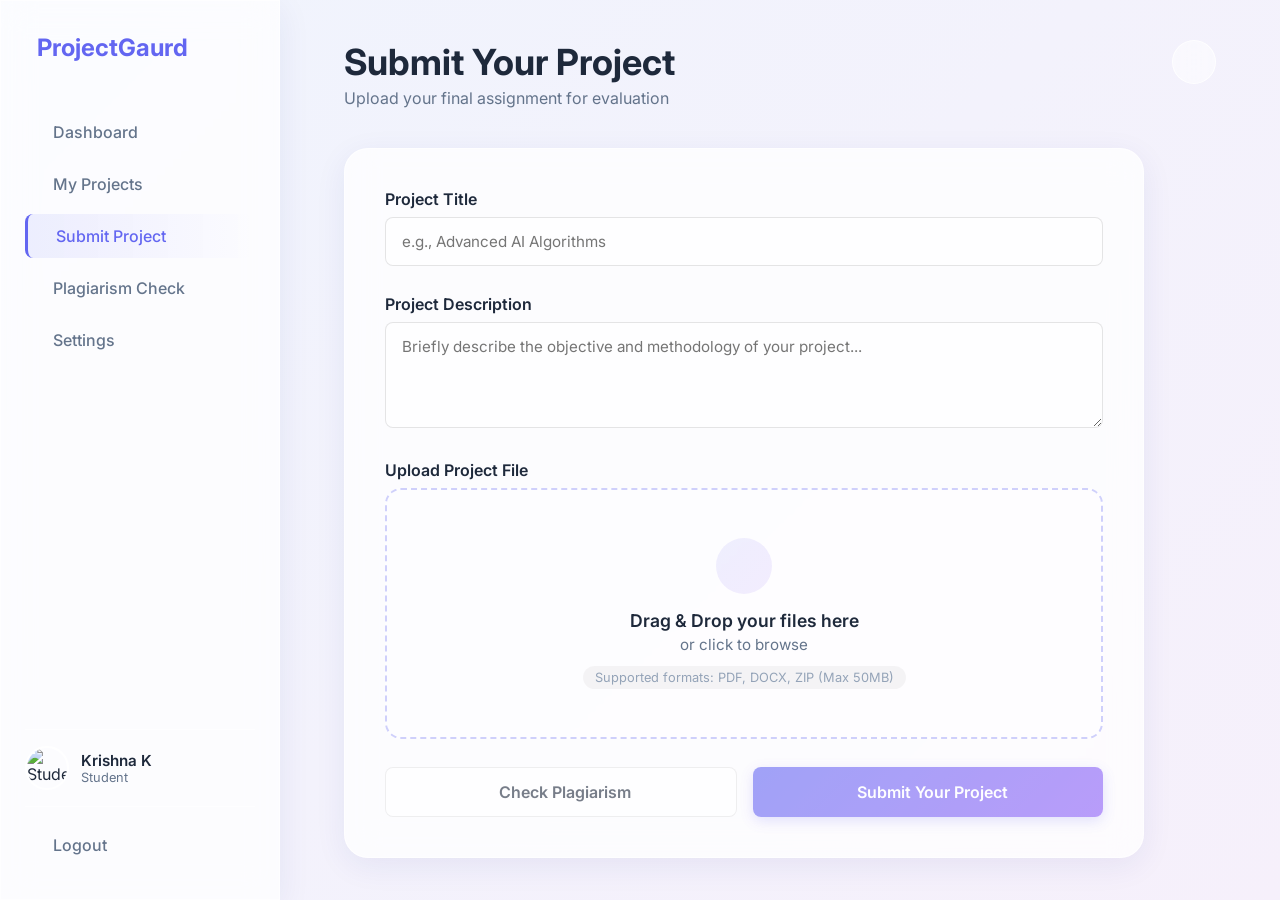
==== Frontend/index.html @ eb5601f0 "Implement project API with FastAPI and integrate project display." ====
<!DOCTYPE html>
<html lang="en">
<head>
    <meta charset="UTF-8">
    <meta name="viewport" content="width=device-width, initial-scale=1.0">
    <title>Student Portal - Submit Project</title>
    <!-- Fonts -->
    <link rel="preconnect" href="https://fonts.googleapis.com">
    <link rel="preconnect" href="https://fonts.gstatic.com" crossorigin>
    <link href="https://fonts.googleapis.com/css2?family=Inter:wght@400;500;600;700&display=swap" rel="stylesheet">
    <!-- Phosphor Icons for modern, clean icons -->
    <script src="https://unpkg.com/@phosphor-icons/web"></script>
    <link rel="stylesheet" href="style.css">
</head>
<body>
    <div class="app-container">
        <!-- Sidebar -->
        <aside class="sidebar glass-panel">
            <div class="sidebar-header">
                <div class="logo">
                    <i class="ph ph-graduation-cap"></i>
                    <span>ProjectGaurd</span>
                </div>
            </div>
            
            <nav class="sidebar-nav">
                <a href="projects.html" class="nav-item">
                    <i class="ph ph-squares-four"></i>
                    <span>Dashboard</span>
                </a>
                <a href="projects.html" class="nav-item">
                    <i class="ph ph-folder-open"></i>
                    <span>My Projects</span>
                </a>
                <a href="index.html" class="nav-item active">
                    <i class="ph ph-upload-simple"></i>
                    <span>Submit Project</span>
                </a>
                <a href="#" class="nav-item">
                    <i class="ph ph-shield-check"></i>
                    <span>Plagiarism Check</span>
                </a>
                <a href="#" class="nav-item">
                    <i class="ph ph-gear"></i>
                    <span>Settings</span>
                </a>
            </nav>

            <div class="sidebar-footer">
                <div class="user-profile">
                    <img src="https://i.pravatar.cc/150?img=68" alt="Student Profile" class="avatar">
                    <div class="user-info">
                        <span class="user-name">Krishna K</span>
                        <span class="user-role">Student</span>
                    </div>
                </div>
                <div class="logout-wrapper" style="margin-top: 1rem; border-top: 1px solid var(--glass-border); padding-top: 1rem;">
                    <a href="auth.html" class="nav-item">
                        <i class="ph ph-sign-out"></i>
                        <span>Logout</span>
                    </a>
                </div>
            </div>
        </aside>

        <!-- Main Content -->
        <main class="main-content">
            <header class="top-header">
                <div>
                    <h1 class="page-title">Submit Your Project</h1>
                    <p class="page-subtitle">Upload your final assignment for evaluation</p>
                </div>
                <!-- Optional notification icon -->
                <button class="icon-btn glass-btn">
                    <i class="ph ph-bell"></i>
                </button>
            </header>

            <div class="submission-container">
                <div class="card glass-card">
                    
                    <form id="submission-form" class="submission-form">
                        
                        <!-- Inputs -->
                        <div class="form-group">
                            <label for="project-title">Project Title</label>
                            <input type="text" id="project-title" placeholder="e.g., Advanced AI Algorithms" required>
                        </div>
                        
                        <div class="form-group">
                            <label for="project-desc">Project Description</label>
                            <textarea id="project-desc" rows="4" placeholder="Briefly describe the objective and methodology of your project..." ></textarea>
                        </div>
                        
                        <!-- Drag & Drop Area -->
                        <div class="form-group">
                            <label>Upload Project File</label>
                            <div class="drop-zone" id="drop-zone">
                                <div class="drop-zone-content">
                                    <div class="upload-icon-wrapper">
                                        <i class="ph ph-plus"></i>
                                    </div>
                                    <h3>Drag & Drop your files here</h3>
                                    <p>or click to browse</p>
                                    <span class="file-formats">Supported formats: PDF, DOCX, ZIP (Max 50MB)</span>
                                </div>
                                <input type="file" id="file-input" hidden accept=".pdf,.docx,.zip">
                            </div>
                            
                            <!-- State: Upload Progress (Hidden initially) -->
                            <div class="upload-progress-container" id="upload-progress-area" style="display: none;">
                                <div class="file-info-bar">
                                    <div class="file-details">
                                        <i class="ph ph-file-doc"></i>
                                        <span id="file-name-display">project_final_v2.pdf</span>
                                    </div>
                                    <button type="button" class="remove-file-btn" id="remove-file"><i class="ph ph-x"></i></button>
                                </div>
                                <div class="progress-bar-wrapper">
                                    <div class="progress-bar" id="upload-progress-bar"></div>
                                </div>
                                <div class="progress-stats">
                                    <span id="upload-status-text">Uploading...</span>
                                    <span id="upload-percentage">0%</span>
                                </div>
                            </div>
                        </div>
                        
                        <!-- Evaluation Status Area (Hidden initially) -->
                        <div class="evaluation-panel" id="evaluation-panel" style="display: none;">
                            <div class="status-grid">
                                <div class="status-item">
                                    <span class="status-label">Submission Status</span>
                                    <div class="chips">
                                        <span class="chip pending" id="chip-pending">Pending</span>
                                        <span class="chip checking" id="chip-checking" style="display: none;">Checking</span>
                                        <span class="chip verified" id="chip-verified" style="display: none;">Verified</span>
                                    </div>
                                </div>
                                <div class="status-item score-container" id="score-container" style="display: none;">
                                    <span class="status-label">Plagiarism Score</span>
                                    <div class="score-indicator" id="score-value">
                                        <span class="score-number safe">12%</span>
                                        <span class="chip similarity safe">Low Similarity</span>
                                    </div>
                                </div>
                            </div>
                        </div>

                        <!-- Actions -->
                        <div class="form-actions">
                            <button type="button" class="btn btn-secondary" id="btn-check" disabled>
                                <i class="ph-fill ph-shield-check"></i>
                                Check Plagiarism
                            </button>
                            <button type="submit" class="btn btn-primary" id="btn-submit" disabled>
                                <i class="ph ph-upload-simple"></i>
                                Submit Your Project
                            </button>
                        </div>
                    </form>
                </div>
            </div>
        </main>
    </div>
    
    <script src="script.js"></script>
</body>
</html>
---- Frontend/style.css ----
/* Modern CSS Reset and Variables */
:root {
    /* Colors */
    --primary: #6366f1;
    --primary-hover: #4f46e5;
    --secondary: #8b5cf6;
    --bg-gradient-1: #f0f4fd;
    --bg-gradient-2: #f6f0fb;
    
    /* Text */
    --text-main: #1e293b;
    --text-muted: #64748b;
    --text-light: #94a3b8;
    
    /* Glassmorphism */
    --glass-bg: rgba(255, 255, 255, 0.75);
    --glass-border: rgba(255, 255, 255, 0.6);
    --glass-shadow: 0 8px 32px rgba(31, 38, 135, 0.07);
    
    /* Status Colors */
    --status-pending: #f59e0b;
    --status-pending-bg: #fef3c7;
    --status-checking: #3b82f6;
    --status-checking-bg: #dbeafe;
    --status-verified: #10b981;
    --status-verified-bg: #d1fae5;
    --status-danger: #ef4444;
    --status-danger-bg: #fee2e2;

    /* Spacing & Borders */
    --radius-lg: 24px;
    --radius-md: 16px;
    --radius-sm: 8px;
}

* {
    margin: 0;
    padding: 0;
    box-sizing: border-box;
}

body {
    font-family: 'Inter', sans-serif;
    background: linear-gradient(135deg, var(--bg-gradient-1) 0%, var(--bg-gradient-2) 100%);
    color: var(--text-main);
    min-height: 100vh;
    display: flex;
}

/* Glass Utilities */
.glass-panel, .glass-card {
    background: var(--glass-bg);
    backdrop-filter: blur(16px);
    -webkit-backdrop-filter: blur(16px);
    border: 1px solid var(--glass-border);
    box-shadow: var(--glass-shadow);
}

.glass-btn {
    background: rgba(255, 255, 255, 0.5);
    backdrop-filter: blur(8px);
    border: 1px solid rgba(255, 255, 255, 0.8);
    color: var(--text-main);
}

/* Base Layout */
.app-container {
    display: flex;
    width: 100%;
    max-width: 1600px;
    margin: 0 auto;
    height: 100vh;
    overflow: hidden;
}

/* --- Sidebar --- */
.sidebar {
    width: 280px;
    padding: 2rem 1.5rem;
    display: flex;
    flex-direction: column;
    border-right: 1px solid var(--glass-border);
}

.logo {
    display: flex;
    align-items: center;
    gap: 12px;
    font-size: 1.5rem;
    font-weight: 700;
    color: var(--primary);
    margin-bottom: 3rem;
}

.logo i {
    font-size: 2rem;
    color: var(--secondary);
}

.sidebar-nav {
    display: flex;
    flex-direction: column;
    gap: 0.5rem;
    flex: 1;
}

.nav-item {
    display: flex;
    align-items: center;
    gap: 12px;
    padding: 12px 16px;
    border-radius: var(--radius-sm);
    color: var(--text-muted);
    text-decoration: none;
    font-weight: 500;
    transition: all 0.2s ease;
}

.nav-item i {
    font-size: 1.25rem;
}

.nav-item:hover {
    background: rgba(255, 255, 255, 0.5);
    color: var(--text-main);
}

.nav-item.active {
    background: linear-gradient(90deg, rgba(99, 102, 241, 0.1), transparent);
    color: var(--primary);
    border-left: 3px solid var(--primary);
}

.sidebar-footer {
    margin-top: auto;
    padding-top: 1rem;
    border-top: 1px solid var(--glass-border);
}

.user-profile {
    display: flex;
    align-items: center;
    gap: 12px;
}

.avatar {
    width: 44px;
    height: 44px;
    border-radius: 50%;
    object-fit: cover;
    border: 2px solid white;
}

.user-info {
    display: flex;
    flex-direction: column;
}

.user-name {
    font-weight: 600;
    font-size: 0.95rem;
}

.user-role {
    font-size: 0.8rem;
    color: var(--text-muted);
}

/* --- Main Content --- */
.main-content {
    flex: 1;
    padding: 2.5rem 4rem;
    overflow-y: auto;
}

.top-header {
    display: flex;
    justify-content: space-between;
    align-items: flex-start;
    margin-bottom: 2.5rem;
}

.page-title {
    font-size: 2.25rem;
    font-weight: 700;
    margin-bottom: 0.25rem;
}

.page-subtitle {
    color: var(--text-muted);
    font-size: 1rem;
}

.icon-btn {
    width: 44px;
    height: 44px;
    border-radius: 50%;
    display: flex;
    justify-content: center;
    align-items: center;
    font-size: 1.25rem;
    cursor: pointer;
    transition: all 0.2s ease;
}

.icon-btn:hover {
    background: rgba(255, 255, 255, 0.8);
    transform: translateY(-2px);
    box-shadow: var(--glass-shadow);
}

/* --- Submission Card --- */
.submission-container {
    max-width: 800px;
}

.glass-card {
    border-radius: var(--radius-lg);
    padding: 2.5rem;
}

.form-group {
    margin-bottom: 1.75rem;
}

.form-group label {
    display: block;
    font-weight: 600;
    margin-bottom: 0.5rem;
    color: var(--text-main);
}

input[type="text"], textarea {
    width: 100%;
    padding: 14px 16px;
    border-radius: var(--radius-sm);
    border: 1px solid rgba(0,0,0,0.1);
    background: rgba(255, 255, 255, 0.6);
    font-family: 'Inter', sans-serif;
    font-size: 0.95rem;
    color: var(--text-main);
    transition: all 0.2s ease;
}

input[type="text"]:focus, textarea:focus {
    outline: none;
    border-color: var(--primary);
    background: #fff;
    box-shadow: 0 0 0 4px rgba(99, 102, 241, 0.1);
}

/* --- Drag & Drop --- */
.drop-zone {
    border: 2px dashed rgba(99, 102, 241, 0.3);
    border-radius: var(--radius-md);
    padding: 3rem 2rem;
    text-align: center;
    background: rgba(255, 255, 255, 0.4);
    cursor: pointer;
    transition: all 0.3s ease;
    position: relative;
    overflow: hidden;
}

.drop-zone:hover, .drop-zone.dragover {
    background: rgba(99, 102, 241, 0.05);
    border-color: var(--primary);
}

.upload-icon-wrapper {
    width: 56px;
    height: 56px;
    border-radius: 50%;
    background: linear-gradient(135deg, rgba(99, 102, 241, 0.1), rgba(139, 92, 246, 0.1));
    color: var(--primary);
    display: flex;
    justify-content: center;
    align-items: center;
    font-size: 1.5rem;
    margin: 0 auto 1rem auto;
}

.drop-zone h3 {
    font-size: 1.1rem;
    font-weight: 600;
    margin-bottom: 0.25rem;
}

.drop-zone p {
    color: var(--text-muted);
    font-size: 0.95rem;
    margin-bottom: 0.75rem;
}

.file-formats {
    display: inline-block;
    font-size: 0.8rem;
    color: var(--text-light);
    background: rgba(0,0,0,0.04);
    padding: 4px 12px;
    border-radius: 20px;
}

/* --- Progress Area --- */
.upload-progress-container {
    margin-top: 1rem;
    background: rgba(255,255,255,0.6);
    padding: 1rem 1.25rem;
    border-radius: var(--radius-sm);
    border: 1px solid rgba(0,0,0,0.05);
}

.file-info-bar {
    display: flex;
    justify-content: space-between;
    align-items: center;
    margin-bottom: 0.75rem;
}

.file-details {
    display: flex;
    align-items: center;
    gap: 8px;
    font-weight: 500;
    color: var(--primary);
}

.remove-file-btn {
    background: none;
    border: none;
    cursor: pointer;
    color: var(--text-muted);
    font-size: 1.2rem;
}

.remove-file-btn:hover {
    color: var(--status-danger);
}

.progress-bar-wrapper {
    height: 6px;
    background: rgba(0,0,0,0.05);
    border-radius: 10px;
    overflow: hidden;
    margin-bottom: 0.5rem;
}

.progress-bar {
    height: 100%;
    background: linear-gradient(90deg, var(--primary), var(--secondary));
    width: 0%;
    border-radius: 10px;
    transition: width 0.3s ease;
}

.progress-stats {
    display: flex;
    justify-content: space-between;
    font-size: 0.8rem;
    color: var(--text-muted);
}

/* --- Evaluation Status --- */
.evaluation-panel {
    background: rgba(255,255,255,0.7);
    border-radius: var(--radius-md);
    padding: 1.25rem;
    margin-bottom: 2rem;
    border: 1px solid rgba(0,0,0,0.05);
}

.status-grid {
    display: flex;
    gap: 2rem;
}

.status-item {
    display: flex;
    flex-direction: column;
    gap: 0.5rem;
}

.status-label {
    font-size: 0.85rem;
    color: var(--text-muted);
    font-weight: 500;
}

.chips {
    display: flex;
    gap: 0.5rem;
}

.chip {
    padding: 6px 12px;
    border-radius: 20px;
    font-size: 0.85rem;
    font-weight: 600;
    display: inline-flex;
    align-items: center;
    gap: 6px;
}

.chip.pending {
    background: var(--status-pending-bg);
    color: var(--status-pending);
}

.chip.checking {
    background: var(--status-checking-bg);
    color: var(--status-checking);
}

.chip.verified {
    background: var(--status-verified-bg);
    color: var(--status-verified);
}

.score-number {
    font-size: 1.5rem;
    font-weight: 700;
    margin-right: 0.5rem;
}

.score-number.safe { color: var(--status-verified); }
.score-number.warning { color: var(--status-pending); }
.score-number.danger { color: var(--status-danger); }

.chip.similarity.safe { background: var(--status-verified-bg); color: var(--status-verified); }
.chip.similarity.warning { background: var(--status-pending-bg); color: var(--status-pending); }
.chip.similarity.danger { background: var(--status-danger-bg); color: var(--status-danger); }

/* --- Buttons --- */
.form-actions {
    display: flex;
    gap: 1rem;
    margin-top: 1rem;
}

.btn {
    padding: 14px 24px;
    border-radius: var(--radius-sm);
    font-family: inherit;
    font-weight: 600;
    font-size: 1rem;
    cursor: pointer;
    display: inline-flex;
    align-items: center;
    justify-content: center;
    gap: 8px;
    transition: all 0.2s ease;
    border: none;
    flex: 1;
}

.btn:disabled {
    opacity: 0.6;
    cursor: not-allowed;
}

.btn-primary {
    background: linear-gradient(135deg, var(--primary), var(--secondary));
    color: white;
    box-shadow: 0 4px 14px rgba(99, 102, 241, 0.3);
}

.btn-primary:not(:disabled):hover {
    transform: translateY(-2px);
    box-shadow: 0 6px 20px rgba(99, 102, 241, 0.4);
}

.btn-secondary {
    background: #fff;
    color: var(--text-main);
    border: 1px solid rgba(0,0,0,0.1);
}

.btn-secondary:not(:disabled):hover {
    background: #f8fafc;
    border-color: rgba(0,0,0,0.2);
}

/* --- Responsive --- */
@media (max-width: 1024px) {
    .app-container {
        flex-direction: column;
    }
    .sidebar {
        width: 100%;
        height: auto;
        flex-direction: row;
        align-items: center;
        padding: 1rem;
        border-right: none;
        border-bottom: 1px solid var(--glass-border);
    }
    .logo {
        margin-bottom: 0;
        margin-right: 2rem;
    }
    .sidebar-nav {
        flex-direction: row;
        overflow-x: auto;
    }
    .sidebar-footer {
        margin-top: 0;
        padding-top: 0;
        border-top: none;
        margin-left: auto;
    }
    .user-info { display: none; }
    .main-content {
        padding: 2rem;
    }
}

@media (max-width: 640px) {
    .form-actions {
        flex-direction: column;
    }
    .top-header {
        flex-direction: column;
        gap: 1rem;
    }
    .status-grid {
        flex-direction: column;
        gap: 1rem;
    }
}
/* --- Auth Pages --- */
.auth-container {
    width: 100%;
    max-width: 480px;
    padding: 2rem;
    margin: auto;
}

.auth-card {
    padding: 3rem 2.5rem;
    text-align: center;
}

.auth-header {
    margin-bottom: 2.5rem;
}

.auth-header .logo {
    justify-content: center;
    margin-bottom: 1.5rem;
}

.auth-header h2 {
    font-size: 1.8rem;
    font-weight: 700;
    margin-bottom: 0.5rem;
}

.auth-header p {
    color: var(--text-muted);
}

.auth-form {
    text-align: left;
}

.input-wrapper {
    position: relative;
    display: flex;
    align-items: center;
}

.input-wrapper i {
    position: absolute;
    left: 16px;
    color: var(--text-light);
    font-size: 1.2rem;
}

.input-wrapper input {
    padding-left: 48px;
}

.form-grid {
    display: grid;
    grid-template-columns: 1fr 1fr;
    gap: 1rem;
    margin-bottom: 0.5rem;
}

.auth-btn {
    width: 100%;
    margin-top: 1rem;
    padding: 16px;
}

.auth-switch {
    margin-top: 1.5rem;
    text-align: center;
    font-size: 0.95rem;
    color: var(--text-muted);
}

.auth-switch a {
    color: var(--primary);
    text-decoration: none;
    font-weight: 600;
}

.auth-switch a:hover {
    text-decoration: underline;
}

/* Authentication Password field icon toggle */
input[type="password"] {
    width: 100%;
    padding: 14px 16px;
    border-radius: var(--radius-sm);
    border: 1px solid rgba(0,0,0,0.1);
    background: rgba(255, 255, 255, 0.6);
    font-family: inherit;
    transition: all 0.2s ease;
}

input[type="password"]:focus {
    outline: none;
    border-color: var(--primary);
    background: #fff;
    box-shadow: 0 0 0 4px rgba(99, 102, 241, 0.1);
}

@media (max-width: 480px) {
    .form-grid {
        grid-template-columns: 1fr;
    }
    .auth-card {
        padding: 2rem 1.5rem;
    }
}
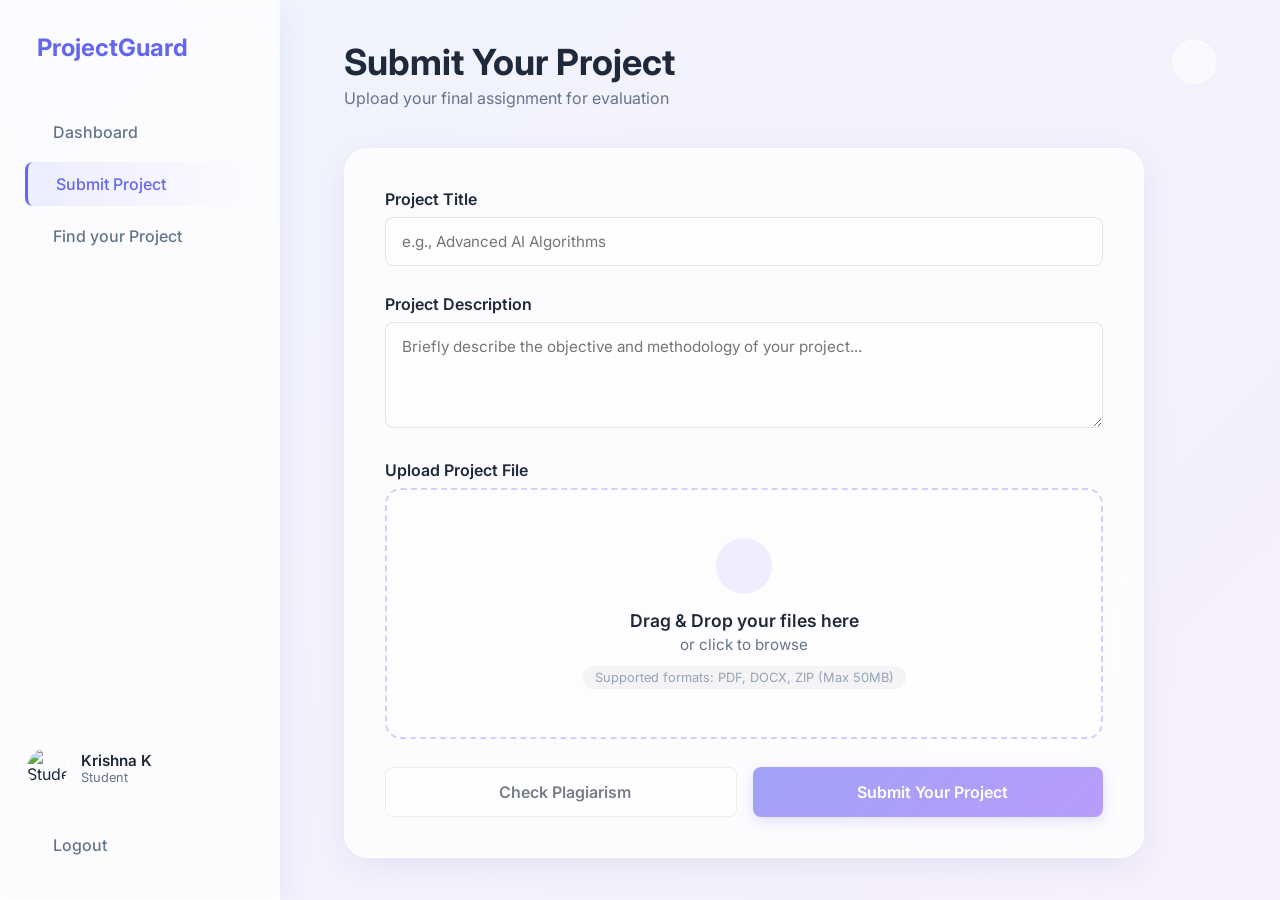
==== commit 961cdd55: "final_updated" ====
--- a/Frontend/index.html
+++ b/Frontend/index.html
@@ -19,30 +19,22 @@
             <div class="sidebar-header">
                 <div class="logo">
                     <i class="ph ph-graduation-cap"></i>
-                    <span>ProjectGaurd</span>
+                    <span>ProjectGuard</span>
                 </div>
             </div>
             
             <nav class="sidebar-nav">
-                <a href="projects.html" class="nav-item">
+                <a href="#" class="nav-item" id="nav-dashboard">
                     <i class="ph ph-squares-four"></i>
                     <span>Dashboard</span>
                 </a>
-                <a href="projects.html" class="nav-item">
-                    <i class="ph ph-folder-open"></i>
-                    <span>My Projects</span>
-                </a>
-                <a href="index.html" class="nav-item active">
+                <a href="#" class="nav-item active" id="nav-submit">
                     <i class="ph ph-upload-simple"></i>
                     <span>Submit Project</span>
                 </a>
-                <a href="#" class="nav-item">
-                    <i class="ph ph-shield-check"></i>
-                    <span>Plagiarism Check</span>
-                </a>
-                <a href="#" class="nav-item">
-                    <i class="ph ph-gear"></i>
-                    <span>Settings</span>
+                <a href="#" class="nav-item" id="nav-find">
+                    <i class="ph ph-folder-open"></i>
+                    <span>Find your Project</span>
                 </a>
             </nav>
 
@@ -65,16 +57,86 @@
 
         <!-- Main Content -->
         <main class="main-content">
-            <header class="top-header">
-                <div>
-                    <h1 class="page-title">Submit Your Project</h1>
-                    <p class="page-subtitle">Upload your final assignment for evaluation</p>
-                </div>
-                <!-- Optional notification icon -->
-                <button class="icon-btn glass-btn">
-                    <i class="ph ph-bell"></i>
-                </button>
-            </header>
+            
+            <!-- Dashboard View -->
+            <div id="view-dashboard" class="content-view hidden">
+                <header class="top-header">
+                    <div>
+                        <h1 class="page-title">Dashboard</h1>
+                        <p class="page-subtitle">Welcome back, Krishna. Here's your project status.</p>
+                    </div>
+                </header>
+
+                <div class="dashboard-grid">
+                    <!-- Progress Card -->
+                    <div class="card glass-card progress-overview">
+                        <h3>Project Progress</h3>
+                        <div class="main-progress">
+                            <span class="percentage">46%</span>
+                            <div class="progress-bar-wrapper">
+                                <div class="progress-bar" style="width: 46%"></div>
+                            </div>
+                        </div>
+                        <ul class="milestones">
+                            <li class="completed"><i class="ph-fill ph-check-circle"></i> Review-1</li>
+                            <li class="completed"><i class="ph-fill ph-check-circle"></i> Review-2</li>
+                            <li class="active"><i class="ph-fill ph-spinner-gap"></i> Review-3</li>
+                            <li class="pending"><i class="ph ph-circle"></i> Review-4</li>
+                            <li class="pending"><i class="ph ph-circle"></i>Final Submission</li>
+                        </ul>
+                    </div>
+                    
+                </div>
+            </div>
+
+            <!-- Find Your Project View (Axiom AI Search) -->
+            <div id="view-find" class="content-view hidden">
+                <header class="top-header">
+                    <div>
+                        <h1 class="page-title">Find your Project</h1>
+                        <p class="page-subtitle">Use Axiom AI to locate and analyze your past submissions</p>
+                    </div>
+                </header>
+                <div class="ai-search-container glass-card ai-glow-card">
+                    <div class="ai-branding ai-pulse-branding">
+                        <div class="ai-logo-wrapper">
+                            <div class="premium-ai-orb">
+                                <i class="ph-fill ph-terminal-window"></i>
+                            </div>
+                            <div class="glow-ring"></div>
+                            <div class="glow-ring ring-2"></div>
+                        </div>
+                        <h2>Axiom AI Search</h2>
+                        <p>Intelligent semantic search for your knowledge base</p>
+                    </div>
+                    <div id="find-chat-box" class="chatbot-messages expanded-chat">
+                        <div class="message-wrapper ai-wrapper">
+                            <div class="message-avatar"><i class="ph-fill ph-terminal-window"></i></div>
+                            <div class="ai-message premium-glass-bubble"><p>I'm Axiom, ready to search your project history. What do you need?</p></div>
+                        </div>
+                    </div>
+                    <div class="ai-chat-box premium-input-container">
+                        <div class="input-wrapper glowing-input">
+                            <i class="ph ph-terminal-window ai-sparkle-icon"></i>
+                            <input type="text" id="find-chat-input" placeholder="e.g., Show me my last AI Algorithms draft...">
+                            <button id="find-send-btn" class="btn btn-primary premium-send-btn chat-send"><i class="ph-bold ph-arrow-right"></i></button>
+                        </div>
+                    </div>
+                </div>
+            </div>
+
+            <!-- Submit Project View -->
+            <div id="view-submit" class="content-view">
+                <header class="top-header">
+                    <div>
+                        <h1 class="page-title">Submit Your Project</h1>
+                        <p class="page-subtitle">Upload your final assignment for evaluation</p>
+                    </div>
+                    <!-- Optional notification icon -->
+                    <button class="icon-btn glass-btn">
+                        <i class="ph ph-bell"></i>
+                    </button>
+                </header>
 
             <div class="submission-container">
                 <div class="card glass-card">
@@ -161,6 +223,27 @@
                     </form>
                 </div>
             </div>
+            
+            <!-- Plagiarism Check View (Placeholder) -->
+            <div id="view-plagiarism" class="content-view hidden">
+                <header class="top-header">
+                    <div>
+                        <h1 class="page-title">Plagiarism Check</h1>
+                    </div>
+                </header>
+                <div class="glass-card"><p>Plagiarism checking tools go here.</p></div>
+            </div>
+
+            <!-- Settings View (Placeholder) -->
+            <div id="view-settings" class="content-view hidden">
+                <header class="top-header">
+                    <div>
+                        <h1 class="page-title">Settings</h1>
+                    </div>
+                </header>
+                <div class="glass-card"><p>Account settings go here.</p></div>
+            </div>
+
         </main>
     </div>
     
--- a/Frontend/style.css
+++ b/Frontend/style.css
@@ -636,3 +636,503 @@
         padding: 2rem 1.5rem;
     }
 }
+
+/* --- Dashboard & AI Styles --- */
+.hidden {
+    display: none !important;
+}
+
+.content-view {
+    animation: fadeIn 0.3s ease;
+}
+
+@keyframes fadeIn {
+    from { opacity: 0; transform: translateY(10px); }
+    to { opacity: 1; transform: translateY(0); }
+}
+
+.dashboard-grid {
+    display: grid;
+    grid-template-columns: 1fr;
+    gap: 2rem;
+    max-width: 900px;
+    margin: 0 auto;
+}
+
+/* Progress Overview */
+.main-progress {
+    display: flex;
+    align-items: center;
+    gap: 1rem;
+    margin-bottom: 2rem;
+    margin-top: 1rem;
+}
+
+.main-progress .percentage {
+    font-size: 2rem;
+    font-weight: 700;
+    color: var(--primary);
+}
+
+.main-progress .progress-bar-wrapper {
+    flex: 1;
+    height: 12px;
+}
+
+.milestones {
+    list-style: none;
+    display: flex;
+    flex-direction: row;
+    justify-content: space-between;
+    align-items: center;
+    gap: 1.5rem;
+    padding-top: 1.5rem;
+    border-top: 1px solid var(--glass-border);
+    flex-wrap: wrap;
+}
+
+.milestones li {
+    display: flex;
+    align-items: center;
+    gap: 12px;
+    font-weight: 500;
+}
+
+.milestones li i {
+    font-size: 1.5rem;
+}
+
+.milestones li.completed { color: var(--status-verified); }
+.milestones li.active { color: var(--status-checking); }
+.milestones li.pending { color: var(--text-light); }
+
+/* AI Guide Card - Dashboard */
+.ai-guide-card {
+    display: flex;
+    flex-direction: column;
+    padding: 1.5rem;
+    background: linear-gradient(135deg, rgba(255,255,255,0.8), rgba(240,244,253,0.9));
+}
+
+.ai-header-compact {
+    display: flex;
+    align-items: center;
+    gap: 12px;
+    margin-bottom: 1rem;
+    padding-bottom: 1rem;
+    border-bottom: 1px solid rgba(0,0,0,0.05);
+}
+
+.ai-icon {
+    width: 40px;
+    height: 40px;
+    border-radius: 50%;
+    background: var(--primary);
+    color: white;
+    display: flex;
+    align-items: center;
+    justify-content: center;
+    font-size: 1.5rem;
+}
+
+.ai-header-compact h3 {
+    font-size: 1.1rem;
+    line-height: 1.2;
+}
+
+.ai-header-compact span {
+    font-size: 0.8rem;
+    color: var(--text-muted);
+}
+
+.chatbot-messages {
+    flex: 1;
+    overflow-y: auto;
+    display: flex;
+    flex-direction: column;
+    gap: 1rem;
+    margin-bottom: 1rem;
+    padding-right: 0.5rem;
+}
+
+.compact-chat {
+    min-height: 150px;
+}
+
+.ai-message {
+    background: rgba(99, 102, 241, 0.1);
+    padding: 12px 16px;
+    border-radius: 0 var(--radius-sm) var(--radius-sm) var(--radius-sm);
+    font-size: 0.9rem;
+    align-self: flex-start;
+    border-left: 3px solid var(--primary);
+}
+
+.user-message {
+    background: var(--primary);
+    color: white;
+    padding: 10px 14px;
+    border-radius: var(--radius-sm) 0 var(--radius-sm) var(--radius-sm);
+    font-size: 0.9rem;
+    align-self: flex-end;
+}
+
+.ai-input-area {
+    display: flex;
+    gap: 0.5rem;
+    background: white;
+    padding: 0.5rem;
+    border-radius: var(--radius-md);
+    box-shadow: 0 2px 10px rgba(0,0,0,0.05);
+}
+
+.ai-input-area input {
+    flex: 1;
+    border: none;
+    background: transparent;
+    padding: 0 10px;
+    font-size: 0.9rem;
+}
+
+.ai-input-area input:focus {
+    box-shadow: none;
+}
+
+.ai-input-area .icon-btn {
+    width: 36px;
+    height: 36px;
+    background: var(--primary);
+    color: white;
+    font-size: 1.1rem;
+}
+
+/* AI Search Container - Find Project view */
+.ai-search-container {
+    max-width: 1200px;
+    margin: 0 auto;
+    display: flex;
+    flex-direction: column;
+    height: 80vh;
+}
+
+.ai-branding {
+    text-align: center;
+    margin-bottom: 2rem;
+}
+
+.ai-logo-large {
+    font-size: 4rem;
+    color: var(--primary);
+    margin-bottom: 1rem;
+}
+
+.ai-chat-box {
+    margin-top: auto;
+    background: white;
+    border-radius: var(--radius-md);
+    padding: 0.5rem;
+    box-shadow: 0 4px 20px rgba(0,0,0,0.08);
+}
+
+.ai-chat-box .input-wrapper input {
+    border: none;
+    background: transparent;
+    font-size: 1rem;
+    padding: 16px 16px 16px 48px;
+}
+
+.ai-chat-box .input-wrapper input:focus {
+    box-shadow: none;
+}
+
+.chat-send {
+    position: absolute;
+    right: 8px;
+    top: 50%;
+    transform: translateY(-50%);
+    padding: 8px 16px;
+    width: auto;
+    border-radius: var(--radius-sm);
+}
+
+@media (max-width: 1024px) {
+    .dashboard-grid {
+        grid-template-columns: 1fr;
+    }
+}
+
+/* Premium AI UI Styles */
+.ai-glow-card {
+    position: relative;
+    border: 1px solid rgba(99, 102, 241, 0.2);
+    box-shadow: 0 4px 20px rgba(99, 102, 241, 0.08), inset 0 0 0 1px rgba(255, 255, 255, 0.5);
+    background: linear-gradient(145deg, rgba(255,255,255,0.9), rgba(245,247,255,0.85));
+    backdrop-filter: blur(10px);
+    transition: all 0.3s ease;
+}
+
+.ai-glow-card:hover {
+    box-shadow: 0 8px 30px rgba(99, 102, 241, 0.15), inset 0 0 0 1px rgba(255, 255, 255, 0.8);
+    transform: translateY(-2px);
+}
+
+.ai-pulse {
+    animation: glow-pulse 2s infinite alternate;
+}
+
+@keyframes glow-pulse {
+    0% { box-shadow: 0 0 5px rgba(99, 102, 241, 0.5); }
+    100% { box-shadow: 0 0 15px rgba(99, 102, 241, 0.8), 0 0 30px rgba(99, 102, 241, 0.4); }
+}
+
+.ai-badge {
+    background: linear-gradient(90deg, var(--primary), #8b5cf6);
+    color: white;
+    font-size: 0.6rem;
+    padding: 2px 6px;
+    border-radius: 4px;
+    margin-left: 6px;
+    vertical-align: super;
+    text-transform: uppercase;
+    font-weight: 700;
+}
+
+.message-wrapper {
+    display: flex;
+    gap: 12px;
+    align-items: flex-end;
+    margin-bottom: 1rem;
+}
+
+.message-wrapper.user-wrapper {
+    flex-direction: row-reverse;
+}
+
+.message-avatar {
+    width: 28px;
+    height: 28px;
+    border-radius: 50%;
+    background: linear-gradient(135deg, var(--primary), #8b5cf6);
+    color: white;
+    display: flex;
+    align-items: center;
+    justify-content: center;
+}
+
+/* Premium AI Orb */
+.premium-ai-orb {
+    width: 72px;
+    height: 72px;
+    border-radius: 50%;
+    margin: 0 auto;
+    background: linear-gradient(135deg, var(--primary), #8b5cf6, #3b82f6);
+    background-size: 200% 200%;
+    display: flex;
+    align-items: center;
+    justify-content: center;
+    color: white;
+    font-size: 2.5rem;
+    box-shadow: 0 4px 25px rgba(99, 102, 241, 0.5), inset 0 0 12px rgba(255, 255, 255, 0.6);
+    position: relative;
+    z-index: 2;
+    animation: orb-gradient 5s ease infinite alternate;
+}
+
+@keyframes orb-gradient {
+    0% { background-position: 0% 50%; }
+    100% { background-position: 100% 50%; }
+}
+
+.glow-ring.ring-2 {
+    width: 120px;
+    height: 120px;
+    border-color: rgba(139, 92, 246, 0.2);
+    animation-delay: 1.5s;
+    animation-duration: 4s;
+    font-size: 1rem;
+    flex-shrink: 0;
+    box-shadow: 0 2px 8px rgba(99, 102, 241, 0.3);
+}
+
+.premium-glass-bubble {
+    background: rgba(255, 255, 255, 0.9);
+    border: 1px solid rgba(99, 102, 241, 0.15);
+    box-shadow: 0 4px 15px rgba(0,0,0,0.03);
+    padding: 14px 20px;
+    border-radius: 14px 14px 14px 0;
+    font-size: 1.05rem;
+    color: var(--text-dark);
+    line-height: 1.5;
+    position: relative;
+    max-width: 90%;
+}
+
+.user-wrapper .premium-glass-bubble {
+    background: linear-gradient(135deg, var(--primary), #6366f1);
+    color: white;
+    border: none;
+    border-radius: 12px 12px 0 12px;
+    box-shadow: 0 4px 15px rgba(99, 102, 241, 0.2);
+}
+
+/* Typing Indicator Animation */
+.typing-indicator {
+    display: flex;
+    align-items: center;
+    gap: 4px;
+    padding: 8px 12px;
+    background: rgba(255, 255, 255, 0.8);
+    border: 1px solid rgba(99, 102, 241, 0.1);
+    border-radius: 12px 12px 12px 0;
+    width: width-content;
+}
+
+.typing-dot {
+    width: 6px;
+    height: 6px;
+    background: var(--primary);
+    border-radius: 50%;
+    animation: typing 1.4s infinite ease-in-out;
+    opacity: 0.6;
+}
+
+.typing-dot:nth-child(1) { animation-delay: -0.32s; }
+.typing-dot:nth-child(2) { animation-delay: -0.16s; }
+.typing-dot:nth-child(3) { animation-delay: 0s; }
+
+@keyframes typing {
+    0%, 80%, 100% { transform: scale(0); opacity: 0.3;}
+    40% { transform: scale(1); opacity: 1;}
+}
+
+/* Input Area Premium */
+.premium-input-area {
+    background: rgba(255, 255, 255, 0.6);
+    backdrop-filter: blur(8px);
+    border: 1px solid rgba(99, 102, 241, 0.2);
+    border-radius: 20px;
+    padding: 6px 6px 6px 16px;
+    display: flex;
+    align-items: center;
+    box-shadow: inset 0 2px 4px rgba(0,0,0,0.02);
+    transition: all 0.3s;
+}
+
+.premium-input-area:focus-within {
+    border-color: var(--primary);
+    box-shadow: 0 0 0 3px rgba(99, 102, 241, 0.1);
+    background: white;
+}
+
+.premium-input-area input {
+    flex: 1;
+    border: none;
+    background: transparent;
+    outline: none;
+    font-size: 1.05rem;
+}
+
+.ai-input-actions {
+    display: flex;
+    gap: 6px;
+}
+
+.action-btn {
+    background: transparent;
+    color: var(--text-muted);
+    border: none;
+    border-radius: 50%;
+    width: 32px;
+    height: 32px;
+    display: flex;
+    align-items: center;
+    justify-content: center;
+    transition: all 0.2s;
+    cursor: pointer;
+}
+
+.action-btn:hover {
+    background: rgba(0,0,0,0.05);
+    color: var(--primary);
+}
+
+.premium-send-btn {
+    background: linear-gradient(135deg, var(--primary), #8b5cf6);
+    color: white;
+    border: none;
+    border-radius: 50%;
+    width: 36px;
+    height: 36px;
+    display: flex;
+    align-items: center;
+    justify-content: center;
+    box-shadow: 0 2px 8px rgba(99, 102, 241, 0.3);
+    transition: all 0.2s;
+    cursor: pointer;
+}
+
+.premium-send-btn:hover {
+    transform: scale(1.05);
+    box-shadow: 0 4px 12px rgba(99, 102, 241, 0.4);
+}
+
+/* Glow Ring in Find Project */
+.ai-logo-wrapper {
+    position: relative;
+    display: inline-block;
+    margin-bottom: 1rem;
+}
+
+.glow-ring {
+    position: absolute;
+    top: 50%;
+    left: 50%;
+    transform: translate(-50%, -50%);
+    width: 90px;
+    height: 90px;
+    border-radius: 50%;
+    border: 2px solid rgba(99, 102, 241, 0.3);
+    animation: ring-pulse 3s infinite ease-out;
+}
+
+@keyframes ring-pulse {
+    0% { transform: translate(-50%, -50%) scale(1); opacity: 1; }
+    100% { transform: translate(-50%, -50%) scale(1.5); opacity: 0; }
+}
+
+.ai-sparkle-icon {
+    position: absolute;
+    left: 18px;
+    top: 50%;
+    transform: translateY(-50%);
+    color: var(--primary);
+    font-size: 1.2rem;
+    animation: sparkle 2s infinite ease-in-out alternate;
+}
+
+@keyframes sparkle {
+    0% { opacity: 0.5; transform: translateY(-50%) scale(0.9); }
+    100% { opacity: 1; transform: translateY(-50%) scale(1.1); color: #8b5cf6; }
+}
+
+.premium-input-container .glowing-input {
+    position: relative;
+}
+
+.premium-input-container .glowing-input input {
+    padding-left: 52px;
+    background: rgba(255,255,255,0.9);
+    border: 1px solid rgba(99,102,241,0.2);
+    border-radius: 30px;
+    transition: all 0.3s;
+    width: 100%;
+    padding-top: 18px;
+    padding-bottom: 18px;
+    font-size: 1.1rem;
+}
+
+.premium-input-container .glowing-input input:focus {
+    background: white;
+    border-color: var(--primary);
+    box-shadow: 0 0 0 4px rgba(99,102,241,0.1), 0 8px 25px rgba(0,0,0,0.05);
+}
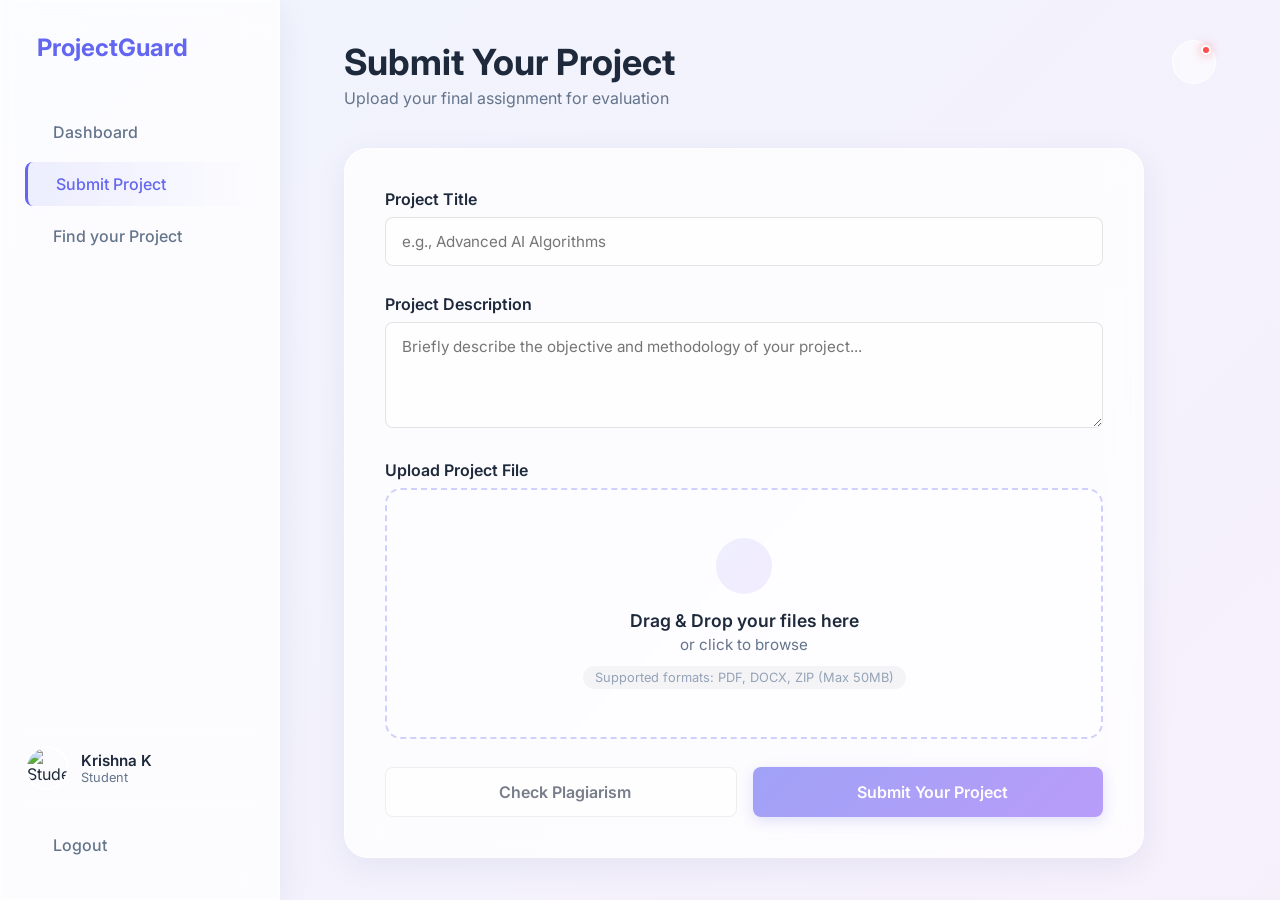
==== commit f1b4d6f7: "Auth_done_in_login" ====
--- a/Frontend/index.html
+++ b/Frontend/index.html
@@ -47,7 +47,7 @@
                     </div>
                 </div>
                 <div class="logout-wrapper" style="margin-top: 1rem; border-top: 1px solid var(--glass-border); padding-top: 1rem;">
-                    <a href="auth.html" class="nav-item">
+                    <a href="#" class="nav-item" id="logout-btn">
                         <i class="ph ph-sign-out"></i>
                         <span>Logout</span>
                     </a>
@@ -65,6 +65,10 @@
                         <h1 class="page-title">Dashboard</h1>
                         <p class="page-subtitle">Welcome back, Krishna. Here's your project status.</p>
                     </div>
+                    <button class="icon-btn glass-btn notification-btn">
+                        <i class="ph ph-bell"></i>
+                        <span class="notification-badge"></span>
+                    </button>
                 </header>
 
                 <div class="dashboard-grid">
@@ -96,6 +100,10 @@
                         <h1 class="page-title">Find your Project</h1>
                         <p class="page-subtitle">Use Axiom AI to locate and analyze your past submissions</p>
                     </div>
+                    <button class="icon-btn glass-btn notification-btn">
+                        <i class="ph ph-bell"></i>
+                        <span class="notification-badge"></span>
+                    </button>
                 </header>
                 <div class="ai-search-container glass-card ai-glow-card">
                     <div class="ai-branding ai-pulse-branding">
@@ -112,13 +120,13 @@
                     <div id="find-chat-box" class="chatbot-messages expanded-chat">
                         <div class="message-wrapper ai-wrapper">
                             <div class="message-avatar"><i class="ph-fill ph-terminal-window"></i></div>
-                            <div class="ai-message premium-glass-bubble"><p>I'm Axiom, ready to search your project history. What do you need?</p></div>
+                            <div class="ai-message premium-glass-bubble"><p>I'm Axiom, ready to search your project . What do you need?</p></div>
                         </div>
                     </div>
                     <div class="ai-chat-box premium-input-container">
                         <div class="input-wrapper glowing-input">
                             <i class="ph ph-terminal-window ai-sparkle-icon"></i>
-                            <input type="text" id="find-chat-input" placeholder="e.g., Show me my last AI Algorithms draft...">
+                            <input type="text" id="find-chat-input" placeholder="e.g., Help me find my Project...">
                             <button id="find-send-btn" class="btn btn-primary premium-send-btn chat-send"><i class="ph-bold ph-arrow-right"></i></button>
                         </div>
                     </div>
@@ -133,8 +141,9 @@
                         <p class="page-subtitle">Upload your final assignment for evaluation</p>
                     </div>
                     <!-- Optional notification icon -->
-                    <button class="icon-btn glass-btn">
-                        <i class="ph ph-bell"></i>
+                    <button class="icon-btn glass-btn notification-btn">
+                        <i class="ph ph-bell"></i>
+                        <span class="notification-badge"></span>
                     </button>
                 </header>
 
@@ -230,6 +239,10 @@
                     <div>
                         <h1 class="page-title">Plagiarism Check</h1>
                     </div>
+                    <button class="icon-btn glass-btn notification-btn">
+                        <i class="ph ph-bell"></i>
+                        <span class="notification-badge"></span>
+                    </button>
                 </header>
                 <div class="glass-card"><p>Plagiarism checking tools go here.</p></div>
             </div>
@@ -240,6 +253,10 @@
                     <div>
                         <h1 class="page-title">Settings</h1>
                     </div>
+                    <button class="icon-btn glass-btn notification-btn">
+                        <i class="ph ph-bell"></i>
+                        <span class="notification-badge"></span>
+                    </button>
                 </header>
                 <div class="glass-card"><p>Account settings go here.</p></div>
             </div>
--- a/Frontend/style.css
+++ b/Frontend/style.css
@@ -207,6 +207,48 @@
     background: rgba(255, 255, 255, 0.8);
     transform: translateY(-2px);
     box-shadow: var(--glass-shadow);
+}
+
+.notification-btn {
+    position: relative;
+    display: inline-flex;
+    justify-content: center;
+    align-items: center;
+    padding: 0;
+    overflow: visible !important;
+}
+
+.notification-badge {
+    position: absolute;
+    top: 4px;
+    right: 4px;
+    width: 10px;
+    height: 10px;
+    background: #ff4d4f;
+    border-radius: 50%;
+    border: 2px solid white;
+    box-shadow: 0 0 10px rgba(255, 77, 79, 0.5);
+    animation: notify-pulse 2s infinite;
+}
+
+@keyframes notify-pulse {
+    0% { transform: scale(1); box-shadow: 0 0 0 0 rgba(255, 77, 79, 0.7); }
+    70% { transform: scale(1.2); box-shadow: 0 0 0 10px rgba(255, 77, 79, 0); }
+    100% { transform: scale(1); box-shadow: 0 0 0 0 rgba(255, 77, 79, 0); }
+}
+
+.notification-btn:hover i {
+    animation: bell-jiggle 0.6s ease-in-out;
+}
+
+@keyframes bell-jiggle {
+    0% { transform: rotate(0); }
+    15% { transform: rotate(15deg); }
+    30% { transform: rotate(-12deg); }
+    45% { transform: rotate(10deg); }
+    60% { transform: rotate(-8deg); }
+    85% { transform: rotate(5deg); }
+    100% { transform: rotate(0); }
 }
 
 /* --- Submission Card --- */
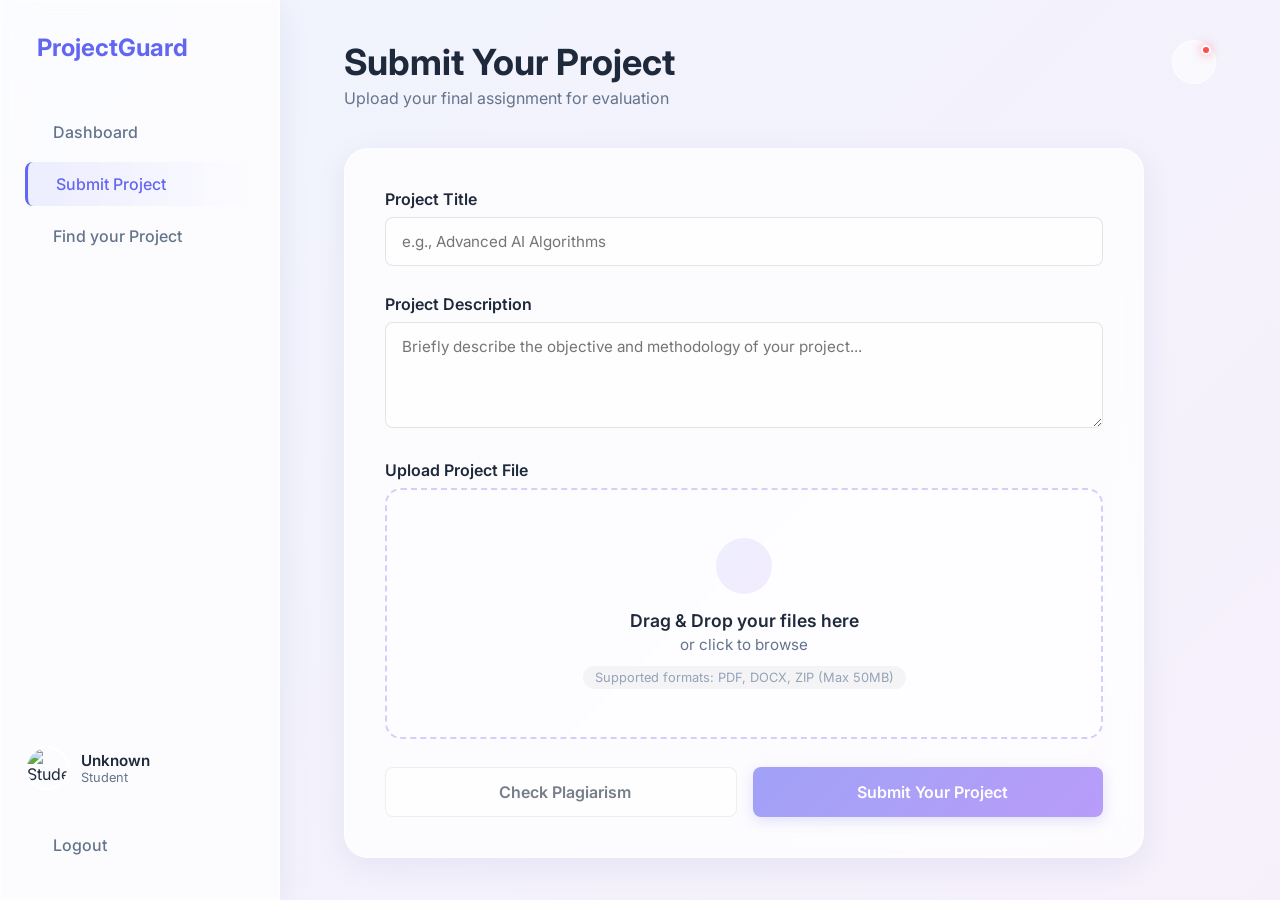
==== commit d76937b1: "with_updated_mentor_portal" ====
--- a/Frontend/index.html
+++ b/Frontend/index.html
@@ -42,7 +42,7 @@
                 <div class="user-profile">
                     <img src="https://i.pravatar.cc/150?img=68" alt="Student Profile" class="avatar">
                     <div class="user-info">
-                        <span class="user-name">Krishna K</span>
+                        <span class="user-name">Unknown</span>
                         <span class="user-role">Student</span>
                     </div>
                 </div>
@@ -63,7 +63,7 @@
                 <header class="top-header">
                     <div>
                         <h1 class="page-title">Dashboard</h1>
-                        <p class="page-subtitle">Welcome back, Krishna. Here's your project status.</p>
+                        <p class="page-subtitle">Welcome back, Unknown. Here's your project status.</p>
                     </div>
                     <button class="icon-btn glass-btn notification-btn">
                         <i class="ph ph-bell"></i>
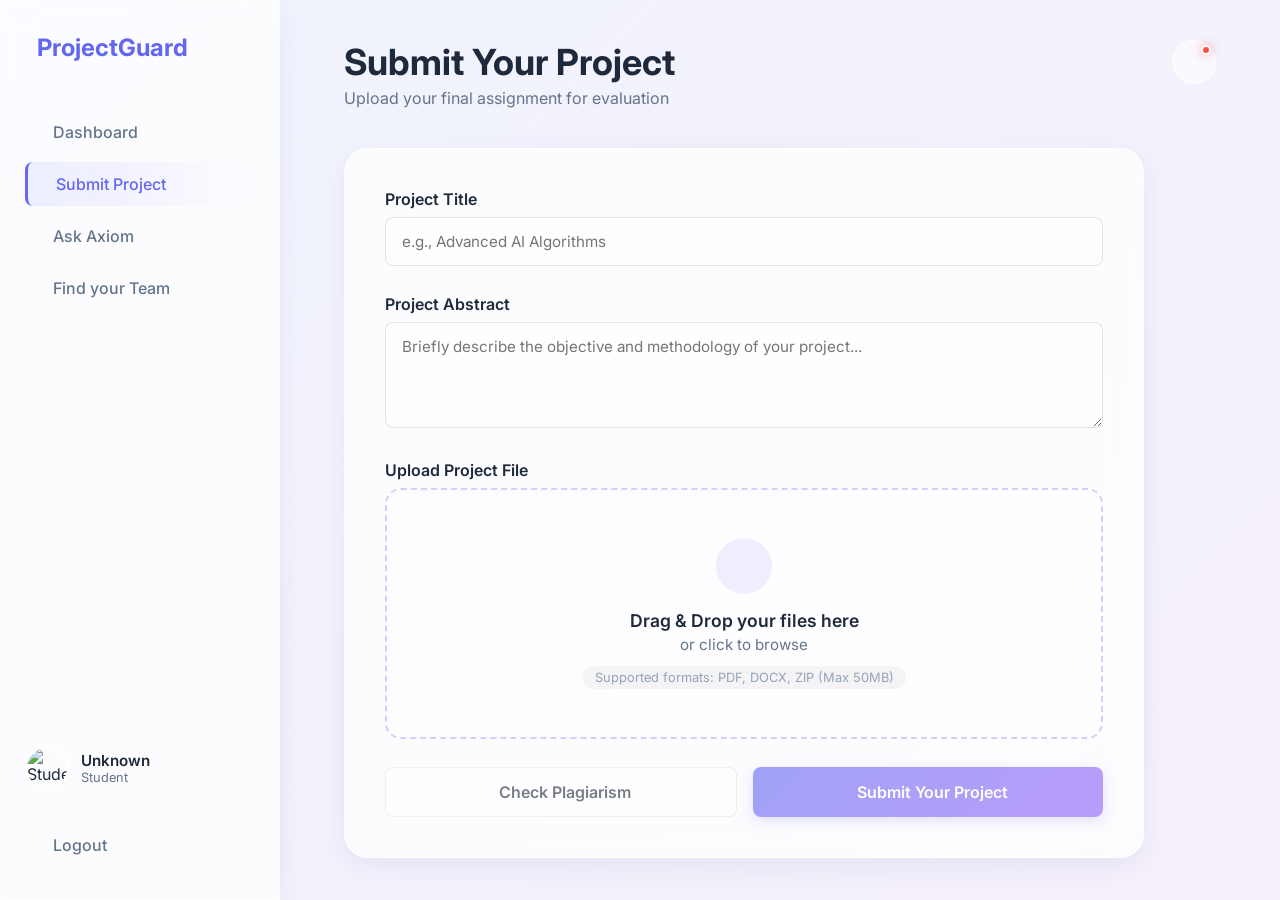
==== commit 783f19c6: "With_join_and_create_team" ====
--- a/Frontend/index.html
+++ b/Frontend/index.html
@@ -33,8 +33,12 @@
                     <span>Submit Project</span>
                 </a>
                 <a href="#" class="nav-item" id="nav-find">
-                    <i class="ph ph-folder-open"></i>
-                    <span>Find your Project</span>
+                    <i class="ph ph-atom"></i>
+                    <span>Ask Axiom</span>
+                </a>
+                <a href="#" class="nav-item" id="nav-team">
+                    <i class="ph ph-users"></i>
+                    <span>Find your Team</span>
                 </a>
             </nav>
 
@@ -159,7 +163,7 @@
                         </div>
                         
                         <div class="form-group">
-                            <label for="project-desc">Project Description</label>
+                            <label for="project-desc">Project Abstract</label>
                             <textarea id="project-desc" rows="4" placeholder="Briefly describe the objective and methodology of your project..." ></textarea>
                         </div>
                         
@@ -224,7 +228,7 @@
                                 <i class="ph-fill ph-shield-check"></i>
                                 Check Plagiarism
                             </button>
-                            <button type="submit" class="btn btn-primary" id="btn-submit" disabled>
+                            <button onclick="submitProject()" type="submit" class="btn btn-primary" id="btn-submit" disabled>
                                 <i class="ph ph-upload-simple"></i>
                                 Submit Your Project
                             </button>
@@ -232,7 +236,8 @@
                     </form>
                 </div>
             </div>
-            
+            </div>
+
             <!-- Plagiarism Check View (Placeholder) -->
             <div id="view-plagiarism" class="content-view hidden">
                 <header class="top-header">
@@ -245,6 +250,109 @@
                     </button>
                 </header>
                 <div class="glass-card"><p>Plagiarism checking tools go here.</p></div>
+            </div>
+
+            <!-- Find Your Team View -->
+            <div id="view-team" class="content-view hidden">
+                <header class="top-header">
+                    <div>
+                        <h1 class="page-title">Find your Team</h1>
+                        <p class="page-subtitle">Create a new team or join an existing one</p>
+                    </div>
+                    <button class="icon-btn glass-btn notification-btn">
+                        <i class="ph ph-bell"></i>
+                        <span class="notification-badge"></span>
+                    </button>
+                </header>
+
+                <div class="team-options-container">
+                    <!-- Create Team Card -->
+                    <div class="card glass-card team-option-card" id="create-team-card">
+                        <div class="team-option-icon create-icon">
+                            <i class="ph ph-users-three"></i>
+                        </div>
+                        <h2>Create Team</h2>
+                        <p>Start a new team and invite your classmates to collaborate on a project together.</p>
+                        <form id="create-team-form" class="team-form" style="display: none;">
+                            <div class="form-group">
+                                <label for="team-name">Team Name</label>
+                                <input type="text" id="team-name" placeholder="e.g., Team Alpha" required>
+                            </div>
+                            <div class="form-group">
+                                <label for="team-max">Max Members</label>
+                                <input type="number" id="team-max" value="4" min="2" max="10">
+                            </div>
+                            <div class="form-actions">
+                                <button type="button" class="btn btn-secondary" id="cancel-create-team">Cancel</button>
+                                <button type="submit" class="btn btn-primary">
+                                    <i class="ph ph-plus-circle"></i>
+                                    Create Team
+                                </button>
+                            </div>
+                        </form>
+                        <button class="btn btn-primary team-action-btn" id="btn-show-create-team">
+                            <i class="ph ph-plus-circle"></i>
+                            Create a New Team
+                        </button>
+                    </div>
+
+                    <!-- Join Team Card -->
+                    <div class="card glass-card team-option-card" id="join-team-card">
+                        <div class="team-option-icon join-icon">
+                            <i class="ph ph-sign-in"></i>
+                        </div>
+                        <h2>Join Team</h2>
+                        <p>Enter a team code shared by your teammate to join an existing project team.</p>
+                        <form id="join-team-form" class="team-form" style="display: none;">
+                            <div class="form-group">
+                                <label for="team-code">Team Code</label>
+                                <input type="text" id="team-code" placeholder="e.g., TEAM-A1B2C3" required>
+                            </div>
+                            <div class="form-group">
+                                <label for="join-roll">Your Roll Number</label>
+                                <input type="text" id="join-roll" placeholder="e.g., 21XXYYZZ" required>
+                            </div>
+                            <div class="form-actions">
+                                <button type="button" class="btn btn-secondary" id="cancel-join-team">Cancel</button>
+                                <button type="submit" class="btn btn-primary">
+                                    <i class="ph ph-sign-in"></i>
+                                    Join Team
+                                </button>
+                            </div>
+                        </form>
+                        <button class="btn btn-primary team-action-btn" id="btn-show-join-team">
+                            <i class="ph ph-sign-in"></i>
+                            Join an Existing Team
+                        </button>
+                    </div>
+                </div>
+
+                <!-- NEW: Success Result Interface -->
+                <div id="team-creation-result" class="card glass-card result-card hidden">
+                    <div class="result-header">
+                        <div class="success-icon animate-pop">
+                            <i class="ph ph-check-circle"></i>
+                        </div>
+                        <div class="result-text">
+                            <h3>Team Created Successfully!</h3>
+                            <p>Your team code is ready. Share it with your classmates to have them join your team.</p>
+                        </div>
+                    </div>
+                    
+                    <div class="code-display-box">
+                        <span class="code-label">TEAM CODE</span>
+                        <div class="code-value-wrapper">
+                            <code id="display-team-code">-------</code>
+                            <button id="btn-copy-code" class="icon-btn glass-btn" title="Copy to clipboard">
+                                <i class="ph ph-copy"></i>
+                            </button>
+                        </div>
+                    </div>
+
+                    <div class="result-actions">
+                        <button id="btn-dismiss-result" class="btn btn-secondary btn-sm">Dismiss</button>
+                    </div>
+                </div>
             </div>
 
             <!-- Settings View (Placeholder) -->
--- a/Frontend/style.css
+++ b/Frontend/style.css
@@ -1178,3 +1178,140 @@
     border-color: var(--primary);
     box-shadow: 0 0 0 4px rgba(99,102,241,0.1), 0 8px 25px rgba(0,0,0,0.05);
 }
+
+/* --- Find Your Team View --- */
+.team-options-container {
+    display: grid;
+    grid-template-columns: 1fr 1fr;
+    gap: 2rem;
+    max-width: 900px;
+}
+
+.team-option-card {
+    display: flex;
+    flex-direction: column;
+    align-items: center;
+    text-align: center;
+    padding: 3rem 2.5rem;
+    transition: all 0.3s ease;
+    position: relative;
+    overflow: hidden;
+}
+
+.team-option-card::before {
+    content: '';
+    position: absolute;
+    top: 0;
+    left: 0;
+    right: 0;
+    height: 4px;
+    background: linear-gradient(90deg, var(--primary), var(--secondary));
+    opacity: 0;
+    transition: opacity 0.3s ease;
+}
+
+.team-option-card:hover {
+    transform: translateY(-4px);
+    box-shadow: 0 12px 40px rgba(99, 102, 241, 0.12);
+}
+
+.team-option-card:hover::before {
+    opacity: 1;
+}
+
+.team-option-icon {
+    width: 80px;
+    height: 80px;
+    border-radius: 50%;
+    display: flex;
+    align-items: center;
+    justify-content: center;
+    font-size: 2.5rem;
+    margin-bottom: 1.5rem;
+    transition: all 0.3s ease;
+}
+
+.team-option-icon.create-icon {
+    background: linear-gradient(135deg, rgba(99, 102, 241, 0.12), rgba(139, 92, 246, 0.12));
+    color: var(--primary);
+}
+
+.team-option-icon.join-icon {
+    background: linear-gradient(135deg, rgba(16, 185, 129, 0.12), rgba(59, 130, 246, 0.12));
+    color: var(--status-verified);
+}
+
+.team-option-card:hover .create-icon {
+    background: linear-gradient(135deg, var(--primary), var(--secondary));
+    color: white;
+    box-shadow: 0 8px 25px rgba(99, 102, 241, 0.35);
+    transform: scale(1.05);
+}
+
+.team-option-card:hover .join-icon {
+    background: linear-gradient(135deg, #10b981, #3b82f6);
+    color: white;
+    box-shadow: 0 8px 25px rgba(16, 185, 129, 0.35);
+    transform: scale(1.05);
+}
+
+.team-option-card h2 {
+    font-size: 1.5rem;
+    font-weight: 700;
+    margin-bottom: 0.75rem;
+    color: var(--text-main);
+}
+
+.team-option-card > p {
+    color: var(--text-muted);
+    font-size: 0.95rem;
+    line-height: 1.6;
+    margin-bottom: 2rem;
+}
+
+.team-action-btn {
+    flex: none;
+    padding: 14px 28px;
+    font-size: 1rem;
+}
+
+/* Team Forms */
+.team-form {
+    width: 100%;
+    text-align: left;
+    animation: fadeIn 0.3s ease;
+    margin-bottom: 1rem;
+}
+
+.team-form .form-group {
+    margin-bottom: 1.25rem;
+}
+
+.team-form .form-actions {
+    justify-content: center;
+}
+
+.team-form input[type="number"] {
+    width: 100%;
+    padding: 14px 16px;
+    border-radius: var(--radius-sm);
+    border: 1px solid rgba(0,0,0,0.1);
+    background: rgba(255, 255, 255, 0.6);
+    font-family: 'Inter', sans-serif;
+    font-size: 0.95rem;
+    color: var(--text-main);
+    transition: all 0.2s ease;
+}
+
+.team-form input[type="number"]:focus {
+    outline: none;
+    border-color: var(--primary);
+    background: #fff;
+    box-shadow: 0 0 0 4px rgba(99, 102, 241, 0.1);
+}
+
+@media (max-width: 768px) {
+    .team-options-container {
+        grid-template-columns: 1fr;
+    }
+}
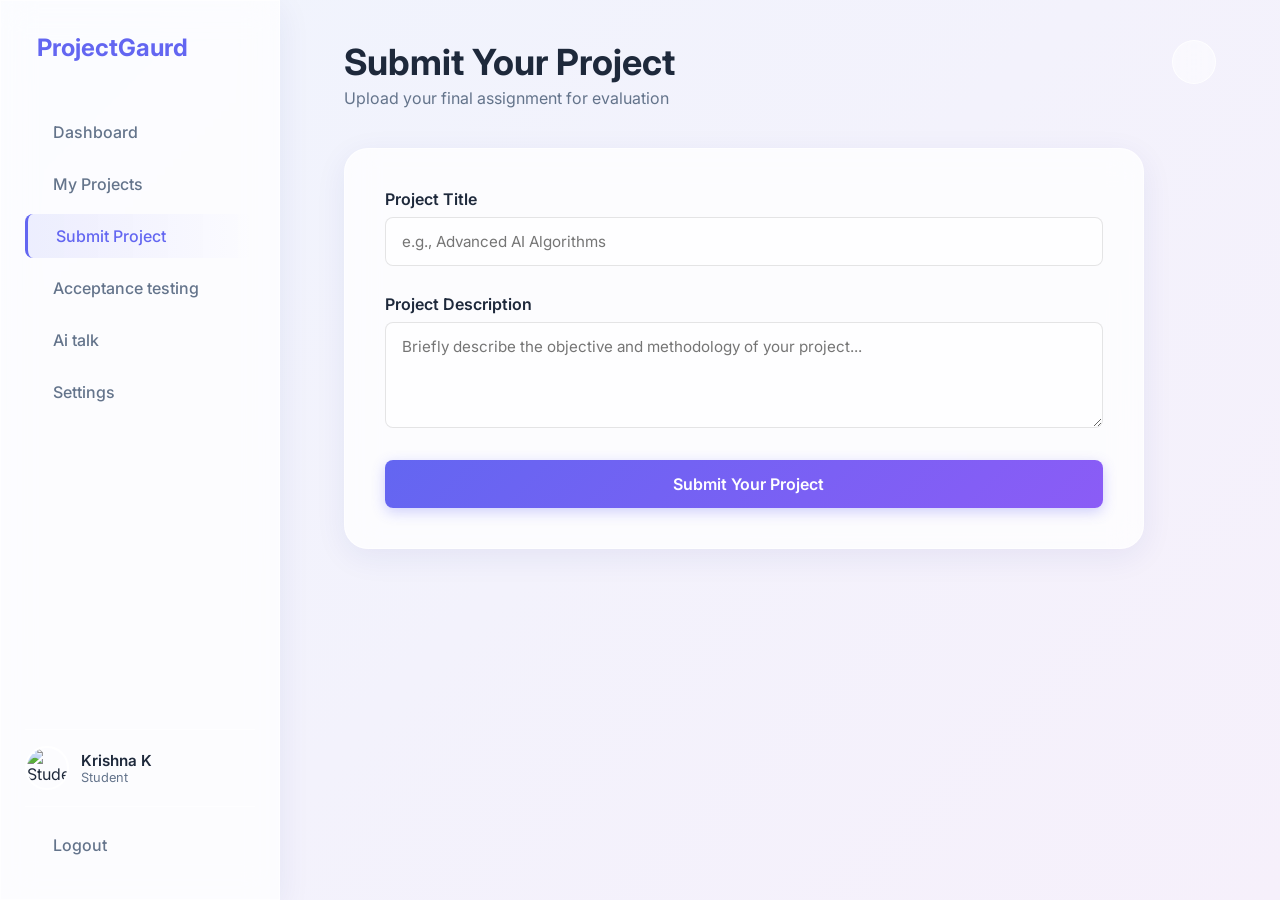
==== commit 420e24db: "changed .env and ai talk sidebar" ====
--- a/Frontend/index.html
+++ b/Frontend/index.html
@@ -19,26 +19,34 @@
             <div class="sidebar-header">
                 <div class="logo">
                     <i class="ph ph-graduation-cap"></i>
-                    <span>ProjectGuard</span>
+                    <span>ProjectGaurd</span>
                 </div>
             </div>
             
             <nav class="sidebar-nav">
-                <a href="#" class="nav-item" id="nav-dashboard">
+                <a href="projects.html" class="nav-item">
                     <i class="ph ph-squares-four"></i>
                     <span>Dashboard</span>
                 </a>
-                <a href="#" class="nav-item active" id="nav-submit">
+                <a href="projects.html" class="nav-item">
+                    <i class="ph ph-folder-open"></i>
+                    <span>My Projects</span>
+                </a>
+                <a href="index.html" class="nav-item active">
                     <i class="ph ph-upload-simple"></i>
                     <span>Submit Project</span>
                 </a>
-                <a href="#" class="nav-item" id="nav-find">
-                    <i class="ph ph-atom"></i>
-                    <span>Ask Axiom</span>
+                <a href="acceptance.html" class="nav-item">
+                    <i class="ph ph-check-square"></i>
+                    <span>Acceptance testing</span>
                 </a>
-                <a href="#" class="nav-item" id="nav-team">
-                    <i class="ph ph-users"></i>
-                    <span>Find your Team</span>
+                <a href="ai-talk.html" class="nav-item">
+                    <i class="ph ph-chat-circle-dots"></i>
+                    <span>Ai talk</span>
+                </a>
+                <a href="#" class="nav-item">
+                    <i class="ph ph-gear"></i>
+                    <span>Settings</span>
                 </a>
             </nav>
 
@@ -46,12 +54,12 @@
                 <div class="user-profile">
                     <img src="https://i.pravatar.cc/150?img=68" alt="Student Profile" class="avatar">
                     <div class="user-info">
-                        <span class="user-name">Unknown</span>
+                        <span class="user-name">Krishna K</span>
                         <span class="user-role">Student</span>
                     </div>
                 </div>
                 <div class="logout-wrapper" style="margin-top: 1rem; border-top: 1px solid var(--glass-border); padding-top: 1rem;">
-                    <a href="#" class="nav-item" id="logout-btn">
+                    <a href="auth.html" class="nav-item">
                         <i class="ph ph-sign-out"></i>
                         <span>Logout</span>
                     </a>
@@ -61,95 +69,16 @@
 
         <!-- Main Content -->
         <main class="main-content">
-            
-            <!-- Dashboard View -->
-            <div id="view-dashboard" class="content-view hidden">
-                <header class="top-header">
-                    <div>
-                        <h1 class="page-title">Dashboard</h1>
-                        <p class="page-subtitle">Welcome back, Unknown. Here's your project status.</p>
-                    </div>
-                    <button class="icon-btn glass-btn notification-btn">
-                        <i class="ph ph-bell"></i>
-                        <span class="notification-badge"></span>
-                    </button>
-                </header>
-
-                <div class="dashboard-grid">
-                    <!-- Progress Card -->
-                    <div class="card glass-card progress-overview">
-                        <h3>Project Progress</h3>
-                        <div class="main-progress">
-                            <span class="percentage">46%</span>
-                            <div class="progress-bar-wrapper">
-                                <div class="progress-bar" style="width: 46%"></div>
-                            </div>
-                        </div>
-                        <ul class="milestones">
-                            <li class="completed"><i class="ph-fill ph-check-circle"></i> Review-1</li>
-                            <li class="completed"><i class="ph-fill ph-check-circle"></i> Review-2</li>
-                            <li class="active"><i class="ph-fill ph-spinner-gap"></i> Review-3</li>
-                            <li class="pending"><i class="ph ph-circle"></i> Review-4</li>
-                            <li class="pending"><i class="ph ph-circle"></i>Final Submission</li>
-                        </ul>
-                    </div>
-                    
+            <header class="top-header">
+                <div>
+                    <h1 class="page-title">Submit Your Project</h1>
+                    <p class="page-subtitle">Upload your final assignment for evaluation</p>
                 </div>
-            </div>
-
-            <!-- Find Your Project View (Axiom AI Search) -->
-            <div id="view-find" class="content-view hidden">
-                <header class="top-header">
-                    <div>
-                        <h1 class="page-title">Find your Project</h1>
-                        <p class="page-subtitle">Use Axiom AI to locate and analyze your past submissions</p>
-                    </div>
-                    <button class="icon-btn glass-btn notification-btn">
-                        <i class="ph ph-bell"></i>
-                        <span class="notification-badge"></span>
-                    </button>
-                </header>
-                <div class="ai-search-container glass-card ai-glow-card">
-                    <div class="ai-branding ai-pulse-branding">
-                        <div class="ai-logo-wrapper">
-                            <div class="premium-ai-orb">
-                                <i class="ph-fill ph-terminal-window"></i>
-                            </div>
-                            <div class="glow-ring"></div>
-                            <div class="glow-ring ring-2"></div>
-                        </div>
-                        <h2>Axiom AI Search</h2>
-                        <p>Intelligent semantic search for your knowledge base</p>
-                    </div>
-                    <div id="find-chat-box" class="chatbot-messages expanded-chat">
-                        <div class="message-wrapper ai-wrapper">
-                            <div class="message-avatar"><i class="ph-fill ph-terminal-window"></i></div>
-                            <div class="ai-message premium-glass-bubble"><p>I'm Axiom, ready to search your project . What do you need?</p></div>
-                        </div>
-                    </div>
-                    <div class="ai-chat-box premium-input-container">
-                        <div class="input-wrapper glowing-input">
-                            <i class="ph ph-terminal-window ai-sparkle-icon"></i>
-                            <input type="text" id="find-chat-input" placeholder="e.g., Help me find my Project...">
-                            <button id="find-send-btn" class="btn btn-primary premium-send-btn chat-send"><i class="ph-bold ph-arrow-right"></i></button>
-                        </div>
-                    </div>
-                </div>
-            </div>
-
-            <!-- Submit Project View -->
-            <div id="view-submit" class="content-view">
-                <header class="top-header">
-                    <div>
-                        <h1 class="page-title">Submit Your Project</h1>
-                        <p class="page-subtitle">Upload your final assignment for evaluation</p>
-                    </div>
-                    <!-- Optional notification icon -->
-                    <button class="icon-btn glass-btn notification-btn">
-                        <i class="ph ph-bell"></i>
-                        <span class="notification-badge"></span>
-                    </button>
-                </header>
+                <!-- Optional notification icon -->
+                <button class="icon-btn glass-btn">
+                    <i class="ph ph-bell"></i>
+                </button>
+            </header>
 
             <div class="submission-container">
                 <div class="card glass-card">
@@ -163,72 +92,13 @@
                         </div>
                         
                         <div class="form-group">
-                            <label for="project-desc">Project Abstract</label>
+                            <label for="project-desc">Project Description</label>
                             <textarea id="project-desc" rows="4" placeholder="Briefly describe the objective and methodology of your project..." ></textarea>
                         </div>
                         
-                        <!-- Drag & Drop Area -->
-                        <div class="form-group">
-                            <label>Upload Project File</label>
-                            <div class="drop-zone" id="drop-zone">
-                                <div class="drop-zone-content">
-                                    <div class="upload-icon-wrapper">
-                                        <i class="ph ph-plus"></i>
-                                    </div>
-                                    <h3>Drag & Drop your files here</h3>
-                                    <p>or click to browse</p>
-                                    <span class="file-formats">Supported formats: PDF, DOCX, ZIP (Max 50MB)</span>
-                                </div>
-                                <input type="file" id="file-input" hidden accept=".pdf,.docx,.zip">
-                            </div>
-                            
-                            <!-- State: Upload Progress (Hidden initially) -->
-                            <div class="upload-progress-container" id="upload-progress-area" style="display: none;">
-                                <div class="file-info-bar">
-                                    <div class="file-details">
-                                        <i class="ph ph-file-doc"></i>
-                                        <span id="file-name-display">project_final_v2.pdf</span>
-                                    </div>
-                                    <button type="button" class="remove-file-btn" id="remove-file"><i class="ph ph-x"></i></button>
-                                </div>
-                                <div class="progress-bar-wrapper">
-                                    <div class="progress-bar" id="upload-progress-bar"></div>
-                                </div>
-                                <div class="progress-stats">
-                                    <span id="upload-status-text">Uploading...</span>
-                                    <span id="upload-percentage">0%</span>
-                                </div>
-                            </div>
-                        </div>
-                        
-                        <!-- Evaluation Status Area (Hidden initially) -->
-                        <div class="evaluation-panel" id="evaluation-panel" style="display: none;">
-                            <div class="status-grid">
-                                <div class="status-item">
-                                    <span class="status-label">Submission Status</span>
-                                    <div class="chips">
-                                        <span class="chip pending" id="chip-pending">Pending</span>
-                                        <span class="chip checking" id="chip-checking" style="display: none;">Checking</span>
-                                        <span class="chip verified" id="chip-verified" style="display: none;">Verified</span>
-                                    </div>
-                                </div>
-                                <div class="status-item score-container" id="score-container" style="display: none;">
-                                    <span class="status-label">Plagiarism Score</span>
-                                    <div class="score-indicator" id="score-value">
-                                        <span class="score-number safe">12%</span>
-                                        <span class="chip similarity safe">Low Similarity</span>
-                                    </div>
-                                </div>
-                            </div>
-                        </div>
-
                         <!-- Actions -->
                         <div class="form-actions">
-                            <button type="button" class="btn btn-secondary" id="btn-check" disabled>
-                                <i class="ph-fill ph-shield-check"></i>
-                                Check Plagiarism
-                            </button>
-                            <button onclick="submitProject()" type="submit" class="btn btn-primary" id="btn-submit" disabled>
+                            <button type="submit" class="btn btn-primary" id="btn-submit">
                                 <i class="ph ph-upload-simple"></i>
                                 Submit Your Project
                             </button>
@@ -236,139 +106,6 @@
                     </form>
                 </div>
             </div>
-            </div>
-
-            <!-- Plagiarism Check View (Placeholder) -->
-            <div id="view-plagiarism" class="content-view hidden">
-                <header class="top-header">
-                    <div>
-                        <h1 class="page-title">Plagiarism Check</h1>
-                    </div>
-                    <button class="icon-btn glass-btn notification-btn">
-                        <i class="ph ph-bell"></i>
-                        <span class="notification-badge"></span>
-                    </button>
-                </header>
-                <div class="glass-card"><p>Plagiarism checking tools go here.</p></div>
-            </div>
-
-            <!-- Find Your Team View -->
-            <div id="view-team" class="content-view hidden">
-                <header class="top-header">
-                    <div>
-                        <h1 class="page-title">Find your Team</h1>
-                        <p class="page-subtitle">Create a new team or join an existing one</p>
-                    </div>
-                    <button class="icon-btn glass-btn notification-btn">
-                        <i class="ph ph-bell"></i>
-                        <span class="notification-badge"></span>
-                    </button>
-                </header>
-
-                <div class="team-options-container">
-                    <!-- Create Team Card -->
-                    <div class="card glass-card team-option-card" id="create-team-card">
-                        <div class="team-option-icon create-icon">
-                            <i class="ph ph-users-three"></i>
-                        </div>
-                        <h2>Create Team</h2>
-                        <p>Start a new team and invite your classmates to collaborate on a project together.</p>
-                        <form id="create-team-form" class="team-form" style="display: none;">
-                            <div class="form-group">
-                                <label for="team-name">Team Name</label>
-                                <input type="text" id="team-name" placeholder="e.g., Team Alpha" required>
-                            </div>
-                            <div class="form-group">
-                                <label for="team-max">Max Members</label>
-                                <input type="number" id="team-max" value="4" min="2" max="10">
-                            </div>
-                            <div class="form-actions">
-                                <button type="button" class="btn btn-secondary" id="cancel-create-team">Cancel</button>
-                                <button type="submit" class="btn btn-primary">
-                                    <i class="ph ph-plus-circle"></i>
-                                    Create Team
-                                </button>
-                            </div>
-                        </form>
-                        <button class="btn btn-primary team-action-btn" id="btn-show-create-team">
-                            <i class="ph ph-plus-circle"></i>
-                            Create a New Team
-                        </button>
-                    </div>
-
-                    <!-- Join Team Card -->
-                    <div class="card glass-card team-option-card" id="join-team-card">
-                        <div class="team-option-icon join-icon">
-                            <i class="ph ph-sign-in"></i>
-                        </div>
-                        <h2>Join Team</h2>
-                        <p>Enter a team code shared by your teammate to join an existing project team.</p>
-                        <form id="join-team-form" class="team-form" style="display: none;">
-                            <div class="form-group">
-                                <label for="team-code">Team Code</label>
-                                <input type="text" id="team-code" placeholder="e.g., TEAM-A1B2C3" required>
-                            </div>
-                            <div class="form-group">
-                                <label for="join-roll">Your Roll Number</label>
-                                <input type="text" id="join-roll" placeholder="e.g., 21XXYYZZ" required>
-                            </div>
-                            <div class="form-actions">
-                                <button type="button" class="btn btn-secondary" id="cancel-join-team">Cancel</button>
-                                <button type="submit" class="btn btn-primary">
-                                    <i class="ph ph-sign-in"></i>
-                                    Join Team
-                                </button>
-                            </div>
-                        </form>
-                        <button class="btn btn-primary team-action-btn" id="btn-show-join-team">
-                            <i class="ph ph-sign-in"></i>
-                            Join an Existing Team
-                        </button>
-                    </div>
-                </div>
-
-                <!-- NEW: Success Result Interface -->
-                <div id="team-creation-result" class="card glass-card result-card hidden">
-                    <div class="result-header">
-                        <div class="success-icon animate-pop">
-                            <i class="ph ph-check-circle"></i>
-                        </div>
-                        <div class="result-text">
-                            <h3>Team Created Successfully!</h3>
-                            <p>Your team code is ready. Share it with your classmates to have them join your team.</p>
-                        </div>
-                    </div>
-                    
-                    <div class="code-display-box">
-                        <span class="code-label">TEAM CODE</span>
-                        <div class="code-value-wrapper">
-                            <code id="display-team-code">-------</code>
-                            <button id="btn-copy-code" class="icon-btn glass-btn" title="Copy to clipboard">
-                                <i class="ph ph-copy"></i>
-                            </button>
-                        </div>
-                    </div>
-
-                    <div class="result-actions">
-                        <button id="btn-dismiss-result" class="btn btn-secondary btn-sm">Dismiss</button>
-                    </div>
-                </div>
-            </div>
-
-            <!-- Settings View (Placeholder) -->
-            <div id="view-settings" class="content-view hidden">
-                <header class="top-header">
-                    <div>
-                        <h1 class="page-title">Settings</h1>
-                    </div>
-                    <button class="icon-btn glass-btn notification-btn">
-                        <i class="ph ph-bell"></i>
-                        <span class="notification-badge"></span>
-                    </button>
-                </header>
-                <div class="glass-card"><p>Account settings go here.</p></div>
-            </div>
-
         </main>
     </div>
     
--- a/Frontend/style.css
+++ b/Frontend/style.css
@@ -6,17 +6,17 @@
     --secondary: #8b5cf6;
     --bg-gradient-1: #f0f4fd;
     --bg-gradient-2: #f6f0fb;
-    
+
     /* Text */
     --text-main: #1e293b;
     --text-muted: #64748b;
     --text-light: #94a3b8;
-    
+
     /* Glassmorphism */
     --glass-bg: rgba(255, 255, 255, 0.75);
     --glass-border: rgba(255, 255, 255, 0.6);
     --glass-shadow: 0 8px 32px rgba(31, 38, 135, 0.07);
-    
+
     /* Status Colors */
     --status-pending: #f59e0b;
     --status-pending-bg: #fef3c7;
@@ -48,7 +48,8 @@
 }
 
 /* Glass Utilities */
-.glass-panel, .glass-card {
+.glass-panel,
+.glass-card {
     background: var(--glass-bg);
     backdrop-filter: blur(16px);
     -webkit-backdrop-filter: blur(16px);
@@ -209,48 +210,6 @@
     box-shadow: var(--glass-shadow);
 }
 
-.notification-btn {
-    position: relative;
-    display: inline-flex;
-    justify-content: center;
-    align-items: center;
-    padding: 0;
-    overflow: visible !important;
-}
-
-.notification-badge {
-    position: absolute;
-    top: 4px;
-    right: 4px;
-    width: 10px;
-    height: 10px;
-    background: #ff4d4f;
-    border-radius: 50%;
-    border: 2px solid white;
-    box-shadow: 0 0 10px rgba(255, 77, 79, 0.5);
-    animation: notify-pulse 2s infinite;
-}
-
-@keyframes notify-pulse {
-    0% { transform: scale(1); box-shadow: 0 0 0 0 rgba(255, 77, 79, 0.7); }
-    70% { transform: scale(1.2); box-shadow: 0 0 0 10px rgba(255, 77, 79, 0); }
-    100% { transform: scale(1); box-shadow: 0 0 0 0 rgba(255, 77, 79, 0); }
-}
-
-.notification-btn:hover i {
-    animation: bell-jiggle 0.6s ease-in-out;
-}
-
-@keyframes bell-jiggle {
-    0% { transform: rotate(0); }
-    15% { transform: rotate(15deg); }
-    30% { transform: rotate(-12deg); }
-    45% { transform: rotate(10deg); }
-    60% { transform: rotate(-8deg); }
-    85% { transform: rotate(5deg); }
-    100% { transform: rotate(0); }
-}
-
 /* --- Submission Card --- */
 .submission-container {
     max-width: 800px;
@@ -272,11 +231,12 @@
     color: var(--text-main);
 }
 
-input[type="text"], textarea {
+input[type="text"],
+textarea {
     width: 100%;
     padding: 14px 16px;
     border-radius: var(--radius-sm);
-    border: 1px solid rgba(0,0,0,0.1);
+    border: 1px solid rgba(0, 0, 0, 0.1);
     background: rgba(255, 255, 255, 0.6);
     font-family: 'Inter', sans-serif;
     font-size: 0.95rem;
@@ -284,7 +244,8 @@
     transition: all 0.2s ease;
 }
 
-input[type="text"]:focus, textarea:focus {
+input[type="text"]:focus,
+textarea:focus {
     outline: none;
     border-color: var(--primary);
     background: #fff;
@@ -304,7 +265,8 @@
     overflow: hidden;
 }
 
-.drop-zone:hover, .drop-zone.dragover {
+.drop-zone:hover,
+.drop-zone.dragover {
     background: rgba(99, 102, 241, 0.05);
     border-color: var(--primary);
 }
@@ -338,7 +300,7 @@
     display: inline-block;
     font-size: 0.8rem;
     color: var(--text-light);
-    background: rgba(0,0,0,0.04);
+    background: rgba(0, 0, 0, 0.04);
     padding: 4px 12px;
     border-radius: 20px;
 }
@@ -346,10 +308,10 @@
 /* --- Progress Area --- */
 .upload-progress-container {
     margin-top: 1rem;
-    background: rgba(255,255,255,0.6);
+    background: rgba(255, 255, 255, 0.6);
     padding: 1rem 1.25rem;
     border-radius: var(--radius-sm);
-    border: 1px solid rgba(0,0,0,0.05);
+    border: 1px solid rgba(0, 0, 0, 0.05);
 }
 
 .file-info-bar {
@@ -381,7 +343,7 @@
 
 .progress-bar-wrapper {
     height: 6px;
-    background: rgba(0,0,0,0.05);
+    background: rgba(0, 0, 0, 0.05);
     border-radius: 10px;
     overflow: hidden;
     margin-bottom: 0.5rem;
@@ -404,11 +366,11 @@
 
 /* --- Evaluation Status --- */
 .evaluation-panel {
-    background: rgba(255,255,255,0.7);
+    background: rgba(255, 255, 255, 0.7);
     border-radius: var(--radius-md);
     padding: 1.25rem;
     margin-bottom: 2rem;
-    border: 1px solid rgba(0,0,0,0.05);
+    border: 1px solid rgba(0, 0, 0, 0.05);
 }
 
 .status-grid {
@@ -464,13 +426,32 @@
     margin-right: 0.5rem;
 }
 
-.score-number.safe { color: var(--status-verified); }
-.score-number.warning { color: var(--status-pending); }
-.score-number.danger { color: var(--status-danger); }
-
-.chip.similarity.safe { background: var(--status-verified-bg); color: var(--status-verified); }
-.chip.similarity.warning { background: var(--status-pending-bg); color: var(--status-pending); }
-.chip.similarity.danger { background: var(--status-danger-bg); color: var(--status-danger); }
+.score-number.safe {
+    color: var(--status-verified);
+}
+
+.score-number.warning {
+    color: var(--status-pending);
+}
+
+.score-number.danger {
+    color: var(--status-danger);
+}
+
+.chip.similarity.safe {
+    background: var(--status-verified-bg);
+    color: var(--status-verified);
+}
+
+.chip.similarity.warning {
+    background: var(--status-pending-bg);
+    color: var(--status-pending);
+}
+
+.chip.similarity.danger {
+    background: var(--status-danger-bg);
+    color: var(--status-danger);
+}
 
 /* --- Buttons --- */
 .form-actions {
@@ -514,12 +495,12 @@
 .btn-secondary {
     background: #fff;
     color: var(--text-main);
-    border: 1px solid rgba(0,0,0,0.1);
+    border: 1px solid rgba(0, 0, 0, 0.1);
 }
 
 .btn-secondary:not(:disabled):hover {
     background: #f8fafc;
-    border-color: rgba(0,0,0,0.2);
+    border-color: rgba(0, 0, 0, 0.2);
 }
 
 /* --- Responsive --- */
@@ -527,6 +508,7 @@
     .app-container {
         flex-direction: column;
     }
+
     .sidebar {
         width: 100%;
         height: auto;
@@ -536,21 +518,28 @@
         border-right: none;
         border-bottom: 1px solid var(--glass-border);
     }
+
     .logo {
         margin-bottom: 0;
         margin-right: 2rem;
     }
+
     .sidebar-nav {
         flex-direction: row;
         overflow-x: auto;
     }
+
     .sidebar-footer {
         margin-top: 0;
         padding-top: 0;
         border-top: none;
         margin-left: auto;
     }
-    .user-info { display: none; }
+
+    .user-info {
+        display: none;
+    }
+
     .main-content {
         padding: 2rem;
     }
@@ -560,15 +549,18 @@
     .form-actions {
         flex-direction: column;
     }
+
     .top-header {
         flex-direction: column;
         gap: 1rem;
     }
+
     .status-grid {
         flex-direction: column;
         gap: 1rem;
     }
 }
+
 /* --- Auth Pages --- */
 .auth-container {
     width: 100%;
@@ -657,7 +649,7 @@
     width: 100%;
     padding: 14px 16px;
     border-radius: var(--radius-sm);
-    border: 1px solid rgba(0,0,0,0.1);
+    border: 1px solid rgba(0, 0, 0, 0.1);
     background: rgba(255, 255, 255, 0.6);
     font-family: inherit;
     transition: all 0.2s ease;
@@ -674,644 +666,128 @@
     .form-grid {
         grid-template-columns: 1fr;
     }
+
     .auth-card {
         padding: 2rem 1.5rem;
     }
 }
 
-/* --- Dashboard & AI Styles --- */
-.hidden {
-    display: none !important;
-}
-
-.content-view {
-    animation: fadeIn 0.3s ease;
+/* --- AI Talk Chat Interface --- */
+.chat-container {
+    display: flex;
+    flex-direction: column;
+    height: calc(100vh - 10rem);
+    background: transparent;
+    padding: 0;
+    margin: 0 auto;
+    max-width: 900px;
+    width: 100%;
+}
+
+.chat-messages {
+    flex: 1;
+    overflow-y: auto;
+    display: flex;
+    flex-direction: column;
+    gap: 1.5rem;
+    padding: 2rem 1rem;
+}
+
+.chat-messages::-webkit-scrollbar {
+    width: 6px;
+}
+.chat-messages::-webkit-scrollbar-thumb {
+    background: rgba(0,0,0,0.05);
+    border-radius: 10px;
+}
+
+.message {
+    max-width: 85%;
+    line-height: 1.6;
+    font-size: 1rem;
+    animation: fadeIn 0.4s ease forwards;
+    position: relative;
+    padding: 0.8rem 1.2rem;
+}
+
+.ai-message {
+    align-self: flex-start;
+    color: var(--text-main);
+    background: transparent;
+    padding-left: 3rem; /* Room for sparkle icon */
+}
+
+.ai-message .ph-sparkle {
+    position: absolute;
+    left: 0;
+    top: 1rem;
+    font-size: 1.5rem;
+    color: var(--primary);
+}
+
+.user-message {
+    align-self: flex-end;
+    background: #f0f2f5;
+    color: var(--text-main);
+    border-radius: 24px;
+    padding: 0.8rem 1.2rem;
+}
+
+.chat-input-wrapper {
+    padding: 1rem;
+    background: transparent;
+}
+
+.chat-form-gemini {
+    background: #fff;
+    border-radius: 32px;
+    box-shadow: 0 4px 20px rgba(0,0,0,0.08);
+    padding: 0.75rem 1.25rem;
+    display: flex;
+    flex-direction: column;
+    border: 1px solid rgba(0,0,0,0.05);
+}
+
+.chat-form-gemini textarea {
+    width: 100%;
+    border: none;
+    background: transparent;
+    resize: none;
+    outline: none;
+    font-size: 1rem;
+    color: var(--text-main);
+    min-height: 24px;
+    max-height: 200px;
+}
+
+.chat-input-actions {
+    display: flex;
+    justify-content: flex-end;
+    margin-top: 0.5rem;
+}
+
+.gemini-send-btn {
+    width: 40px;
+    height: 40px;
+    border-radius: 50%;
+    background: #f0f2f5;
+    color: var(--text-main);
+    border: none;
+    display: flex;
+    align-items: center;
+    justify-content: center;
+    cursor: pointer;
+    transition: all 0.2s ease;
+    font-size: 1.25rem;
+}
+
+.gemini-send-btn:hover {
+    background: #000;
+    color: #fff;
+    transform: scale(1.05);
 }
 
 @keyframes fadeIn {
     from { opacity: 0; transform: translateY(10px); }
     to { opacity: 1; transform: translateY(0); }
-}
-
-.dashboard-grid {
-    display: grid;
-    grid-template-columns: 1fr;
-    gap: 2rem;
-    max-width: 900px;
-    margin: 0 auto;
-}
-
-/* Progress Overview */
-.main-progress {
-    display: flex;
-    align-items: center;
-    gap: 1rem;
-    margin-bottom: 2rem;
-    margin-top: 1rem;
-}
-
-.main-progress .percentage {
-    font-size: 2rem;
-    font-weight: 700;
-    color: var(--primary);
-}
-
-.main-progress .progress-bar-wrapper {
-    flex: 1;
-    height: 12px;
-}
-
-.milestones {
-    list-style: none;
-    display: flex;
-    flex-direction: row;
-    justify-content: space-between;
-    align-items: center;
-    gap: 1.5rem;
-    padding-top: 1.5rem;
-    border-top: 1px solid var(--glass-border);
-    flex-wrap: wrap;
-}
-
-.milestones li {
-    display: flex;
-    align-items: center;
-    gap: 12px;
-    font-weight: 500;
-}
-
-.milestones li i {
-    font-size: 1.5rem;
-}
-
-.milestones li.completed { color: var(--status-verified); }
-.milestones li.active { color: var(--status-checking); }
-.milestones li.pending { color: var(--text-light); }
-
-/* AI Guide Card - Dashboard */
-.ai-guide-card {
-    display: flex;
-    flex-direction: column;
-    padding: 1.5rem;
-    background: linear-gradient(135deg, rgba(255,255,255,0.8), rgba(240,244,253,0.9));
-}
-
-.ai-header-compact {
-    display: flex;
-    align-items: center;
-    gap: 12px;
-    margin-bottom: 1rem;
-    padding-bottom: 1rem;
-    border-bottom: 1px solid rgba(0,0,0,0.05);
-}
-
-.ai-icon {
-    width: 40px;
-    height: 40px;
-    border-radius: 50%;
-    background: var(--primary);
-    color: white;
-    display: flex;
-    align-items: center;
-    justify-content: center;
-    font-size: 1.5rem;
-}
-
-.ai-header-compact h3 {
-    font-size: 1.1rem;
-    line-height: 1.2;
-}
-
-.ai-header-compact span {
-    font-size: 0.8rem;
-    color: var(--text-muted);
-}
-
-.chatbot-messages {
-    flex: 1;
-    overflow-y: auto;
-    display: flex;
-    flex-direction: column;
-    gap: 1rem;
-    margin-bottom: 1rem;
-    padding-right: 0.5rem;
-}
-
-.compact-chat {
-    min-height: 150px;
-}
-
-.ai-message {
-    background: rgba(99, 102, 241, 0.1);
-    padding: 12px 16px;
-    border-radius: 0 var(--radius-sm) var(--radius-sm) var(--radius-sm);
-    font-size: 0.9rem;
-    align-self: flex-start;
-    border-left: 3px solid var(--primary);
-}
-
-.user-message {
-    background: var(--primary);
-    color: white;
-    padding: 10px 14px;
-    border-radius: var(--radius-sm) 0 var(--radius-sm) var(--radius-sm);
-    font-size: 0.9rem;
-    align-self: flex-end;
-}
-
-.ai-input-area {
-    display: flex;
-    gap: 0.5rem;
-    background: white;
-    padding: 0.5rem;
-    border-radius: var(--radius-md);
-    box-shadow: 0 2px 10px rgba(0,0,0,0.05);
-}
-
-.ai-input-area input {
-    flex: 1;
-    border: none;
-    background: transparent;
-    padding: 0 10px;
-    font-size: 0.9rem;
-}
-
-.ai-input-area input:focus {
-    box-shadow: none;
-}
-
-.ai-input-area .icon-btn {
-    width: 36px;
-    height: 36px;
-    background: var(--primary);
-    color: white;
-    font-size: 1.1rem;
-}
-
-/* AI Search Container - Find Project view */
-.ai-search-container {
-    max-width: 1200px;
-    margin: 0 auto;
-    display: flex;
-    flex-direction: column;
-    height: 80vh;
-}
-
-.ai-branding {
-    text-align: center;
-    margin-bottom: 2rem;
-}
-
-.ai-logo-large {
-    font-size: 4rem;
-    color: var(--primary);
-    margin-bottom: 1rem;
-}
-
-.ai-chat-box {
-    margin-top: auto;
-    background: white;
-    border-radius: var(--radius-md);
-    padding: 0.5rem;
-    box-shadow: 0 4px 20px rgba(0,0,0,0.08);
-}
-
-.ai-chat-box .input-wrapper input {
-    border: none;
-    background: transparent;
-    font-size: 1rem;
-    padding: 16px 16px 16px 48px;
-}
-
-.ai-chat-box .input-wrapper input:focus {
-    box-shadow: none;
-}
-
-.chat-send {
-    position: absolute;
-    right: 8px;
-    top: 50%;
-    transform: translateY(-50%);
-    padding: 8px 16px;
-    width: auto;
-    border-radius: var(--radius-sm);
-}
-
-@media (max-width: 1024px) {
-    .dashboard-grid {
-        grid-template-columns: 1fr;
-    }
-}
-
-/* Premium AI UI Styles */
-.ai-glow-card {
-    position: relative;
-    border: 1px solid rgba(99, 102, 241, 0.2);
-    box-shadow: 0 4px 20px rgba(99, 102, 241, 0.08), inset 0 0 0 1px rgba(255, 255, 255, 0.5);
-    background: linear-gradient(145deg, rgba(255,255,255,0.9), rgba(245,247,255,0.85));
-    backdrop-filter: blur(10px);
-    transition: all 0.3s ease;
-}
-
-.ai-glow-card:hover {
-    box-shadow: 0 8px 30px rgba(99, 102, 241, 0.15), inset 0 0 0 1px rgba(255, 255, 255, 0.8);
-    transform: translateY(-2px);
-}
-
-.ai-pulse {
-    animation: glow-pulse 2s infinite alternate;
-}
-
-@keyframes glow-pulse {
-    0% { box-shadow: 0 0 5px rgba(99, 102, 241, 0.5); }
-    100% { box-shadow: 0 0 15px rgba(99, 102, 241, 0.8), 0 0 30px rgba(99, 102, 241, 0.4); }
-}
-
-.ai-badge {
-    background: linear-gradient(90deg, var(--primary), #8b5cf6);
-    color: white;
-    font-size: 0.6rem;
-    padding: 2px 6px;
-    border-radius: 4px;
-    margin-left: 6px;
-    vertical-align: super;
-    text-transform: uppercase;
-    font-weight: 700;
-}
-
-.message-wrapper {
-    display: flex;
-    gap: 12px;
-    align-items: flex-end;
-    margin-bottom: 1rem;
-}
-
-.message-wrapper.user-wrapper {
-    flex-direction: row-reverse;
-}
-
-.message-avatar {
-    width: 28px;
-    height: 28px;
-    border-radius: 50%;
-    background: linear-gradient(135deg, var(--primary), #8b5cf6);
-    color: white;
-    display: flex;
-    align-items: center;
-    justify-content: center;
-}
-
-/* Premium AI Orb */
-.premium-ai-orb {
-    width: 72px;
-    height: 72px;
-    border-radius: 50%;
-    margin: 0 auto;
-    background: linear-gradient(135deg, var(--primary), #8b5cf6, #3b82f6);
-    background-size: 200% 200%;
-    display: flex;
-    align-items: center;
-    justify-content: center;
-    color: white;
-    font-size: 2.5rem;
-    box-shadow: 0 4px 25px rgba(99, 102, 241, 0.5), inset 0 0 12px rgba(255, 255, 255, 0.6);
-    position: relative;
-    z-index: 2;
-    animation: orb-gradient 5s ease infinite alternate;
-}
-
-@keyframes orb-gradient {
-    0% { background-position: 0% 50%; }
-    100% { background-position: 100% 50%; }
-}
-
-.glow-ring.ring-2 {
-    width: 120px;
-    height: 120px;
-    border-color: rgba(139, 92, 246, 0.2);
-    animation-delay: 1.5s;
-    animation-duration: 4s;
-    font-size: 1rem;
-    flex-shrink: 0;
-    box-shadow: 0 2px 8px rgba(99, 102, 241, 0.3);
-}
-
-.premium-glass-bubble {
-    background: rgba(255, 255, 255, 0.9);
-    border: 1px solid rgba(99, 102, 241, 0.15);
-    box-shadow: 0 4px 15px rgba(0,0,0,0.03);
-    padding: 14px 20px;
-    border-radius: 14px 14px 14px 0;
-    font-size: 1.05rem;
-    color: var(--text-dark);
-    line-height: 1.5;
-    position: relative;
-    max-width: 90%;
-}
-
-.user-wrapper .premium-glass-bubble {
-    background: linear-gradient(135deg, var(--primary), #6366f1);
-    color: white;
-    border: none;
-    border-radius: 12px 12px 0 12px;
-    box-shadow: 0 4px 15px rgba(99, 102, 241, 0.2);
-}
-
-/* Typing Indicator Animation */
-.typing-indicator {
-    display: flex;
-    align-items: center;
-    gap: 4px;
-    padding: 8px 12px;
-    background: rgba(255, 255, 255, 0.8);
-    border: 1px solid rgba(99, 102, 241, 0.1);
-    border-radius: 12px 12px 12px 0;
-    width: width-content;
-}
-
-.typing-dot {
-    width: 6px;
-    height: 6px;
-    background: var(--primary);
-    border-radius: 50%;
-    animation: typing 1.4s infinite ease-in-out;
-    opacity: 0.6;
-}
-
-.typing-dot:nth-child(1) { animation-delay: -0.32s; }
-.typing-dot:nth-child(2) { animation-delay: -0.16s; }
-.typing-dot:nth-child(3) { animation-delay: 0s; }
-
-@keyframes typing {
-    0%, 80%, 100% { transform: scale(0); opacity: 0.3;}
-    40% { transform: scale(1); opacity: 1;}
-}
-
-/* Input Area Premium */
-.premium-input-area {
-    background: rgba(255, 255, 255, 0.6);
-    backdrop-filter: blur(8px);
-    border: 1px solid rgba(99, 102, 241, 0.2);
-    border-radius: 20px;
-    padding: 6px 6px 6px 16px;
-    display: flex;
-    align-items: center;
-    box-shadow: inset 0 2px 4px rgba(0,0,0,0.02);
-    transition: all 0.3s;
-}
-
-.premium-input-area:focus-within {
-    border-color: var(--primary);
-    box-shadow: 0 0 0 3px rgba(99, 102, 241, 0.1);
-    background: white;
-}
-
-.premium-input-area input {
-    flex: 1;
-    border: none;
-    background: transparent;
-    outline: none;
-    font-size: 1.05rem;
-}
-
-.ai-input-actions {
-    display: flex;
-    gap: 6px;
-}
-
-.action-btn {
-    background: transparent;
-    color: var(--text-muted);
-    border: none;
-    border-radius: 50%;
-    width: 32px;
-    height: 32px;
-    display: flex;
-    align-items: center;
-    justify-content: center;
-    transition: all 0.2s;
-    cursor: pointer;
-}
-
-.action-btn:hover {
-    background: rgba(0,0,0,0.05);
-    color: var(--primary);
-}
-
-.premium-send-btn {
-    background: linear-gradient(135deg, var(--primary), #8b5cf6);
-    color: white;
-    border: none;
-    border-radius: 50%;
-    width: 36px;
-    height: 36px;
-    display: flex;
-    align-items: center;
-    justify-content: center;
-    box-shadow: 0 2px 8px rgba(99, 102, 241, 0.3);
-    transition: all 0.2s;
-    cursor: pointer;
-}
-
-.premium-send-btn:hover {
-    transform: scale(1.05);
-    box-shadow: 0 4px 12px rgba(99, 102, 241, 0.4);
-}
-
-/* Glow Ring in Find Project */
-.ai-logo-wrapper {
-    position: relative;
-    display: inline-block;
-    margin-bottom: 1rem;
-}
-
-.glow-ring {
-    position: absolute;
-    top: 50%;
-    left: 50%;
-    transform: translate(-50%, -50%);
-    width: 90px;
-    height: 90px;
-    border-radius: 50%;
-    border: 2px solid rgba(99, 102, 241, 0.3);
-    animation: ring-pulse 3s infinite ease-out;
-}
-
-@keyframes ring-pulse {
-    0% { transform: translate(-50%, -50%) scale(1); opacity: 1; }
-    100% { transform: translate(-50%, -50%) scale(1.5); opacity: 0; }
-}
-
-.ai-sparkle-icon {
-    position: absolute;
-    left: 18px;
-    top: 50%;
-    transform: translateY(-50%);
-    color: var(--primary);
-    font-size: 1.2rem;
-    animation: sparkle 2s infinite ease-in-out alternate;
-}
-
-@keyframes sparkle {
-    0% { opacity: 0.5; transform: translateY(-50%) scale(0.9); }
-    100% { opacity: 1; transform: translateY(-50%) scale(1.1); color: #8b5cf6; }
-}
-
-.premium-input-container .glowing-input {
-    position: relative;
-}
-
-.premium-input-container .glowing-input input {
-    padding-left: 52px;
-    background: rgba(255,255,255,0.9);
-    border: 1px solid rgba(99,102,241,0.2);
-    border-radius: 30px;
-    transition: all 0.3s;
-    width: 100%;
-    padding-top: 18px;
-    padding-bottom: 18px;
-    font-size: 1.1rem;
-}
-
-.premium-input-container .glowing-input input:focus {
-    background: white;
-    border-color: var(--primary);
-    box-shadow: 0 0 0 4px rgba(99,102,241,0.1), 0 8px 25px rgba(0,0,0,0.05);
-}
-
-/* --- Find Your Team View --- */
-.team-options-container {
-    display: grid;
-    grid-template-columns: 1fr 1fr;
-    gap: 2rem;
-    max-width: 900px;
-}
-
-.team-option-card {
-    display: flex;
-    flex-direction: column;
-    align-items: center;
-    text-align: center;
-    padding: 3rem 2.5rem;
-    transition: all 0.3s ease;
-    position: relative;
-    overflow: hidden;
-}
-
-.team-option-card::before {
-    content: '';
-    position: absolute;
-    top: 0;
-    left: 0;
-    right: 0;
-    height: 4px;
-    background: linear-gradient(90deg, var(--primary), var(--secondary));
-    opacity: 0;
-    transition: opacity 0.3s ease;
-}
-
-.team-option-card:hover {
-    transform: translateY(-4px);
-    box-shadow: 0 12px 40px rgba(99, 102, 241, 0.12);
-}
-
-.team-option-card:hover::before {
-    opacity: 1;
-}
-
-.team-option-icon {
-    width: 80px;
-    height: 80px;
-    border-radius: 50%;
-    display: flex;
-    align-items: center;
-    justify-content: center;
-    font-size: 2.5rem;
-    margin-bottom: 1.5rem;
-    transition: all 0.3s ease;
-}
-
-.team-option-icon.create-icon {
-    background: linear-gradient(135deg, rgba(99, 102, 241, 0.12), rgba(139, 92, 246, 0.12));
-    color: var(--primary);
-}
-
-.team-option-icon.join-icon {
-    background: linear-gradient(135deg, rgba(16, 185, 129, 0.12), rgba(59, 130, 246, 0.12));
-    color: var(--status-verified);
-}
-
-.team-option-card:hover .create-icon {
-    background: linear-gradient(135deg, var(--primary), var(--secondary));
-    color: white;
-    box-shadow: 0 8px 25px rgba(99, 102, 241, 0.35);
-    transform: scale(1.05);
-}
-
-.team-option-card:hover .join-icon {
-    background: linear-gradient(135deg, #10b981, #3b82f6);
-    color: white;
-    box-shadow: 0 8px 25px rgba(16, 185, 129, 0.35);
-    transform: scale(1.05);
-}
-
-.team-option-card h2 {
-    font-size: 1.5rem;
-    font-weight: 700;
-    margin-bottom: 0.75rem;
-    color: var(--text-main);
-}
-
-.team-option-card > p {
-    color: var(--text-muted);
-    font-size: 0.95rem;
-    line-height: 1.6;
-    margin-bottom: 2rem;
-}
-
-.team-action-btn {
-    flex: none;
-    padding: 14px 28px;
-    font-size: 1rem;
-}
-
-/* Team Forms */
-.team-form {
-    width: 100%;
-    text-align: left;
-    animation: fadeIn 0.3s ease;
-    margin-bottom: 1rem;
-}
-
-.team-form .form-group {
-    margin-bottom: 1.25rem;
-}
-
-.team-form .form-actions {
-    justify-content: center;
-}
-
-.team-form input[type="number"] {
-    width: 100%;
-    padding: 14px 16px;
-    border-radius: var(--radius-sm);
-    border: 1px solid rgba(0,0,0,0.1);
-    background: rgba(255, 255, 255, 0.6);
-    font-family: 'Inter', sans-serif;
-    font-size: 0.95rem;
-    color: var(--text-main);
-    transition: all 0.2s ease;
-}
-
-.team-form input[type="number"]:focus {
-    outline: none;
-    border-color: var(--primary);
-    background: #fff;
-    box-shadow: 0 0 0 4px rgba(99, 102, 241, 0.1);
-}
-
-@media (max-width: 768px) {
-    .team-options-container {
-        grid-template-columns: 1fr;
-    }
-}
+}
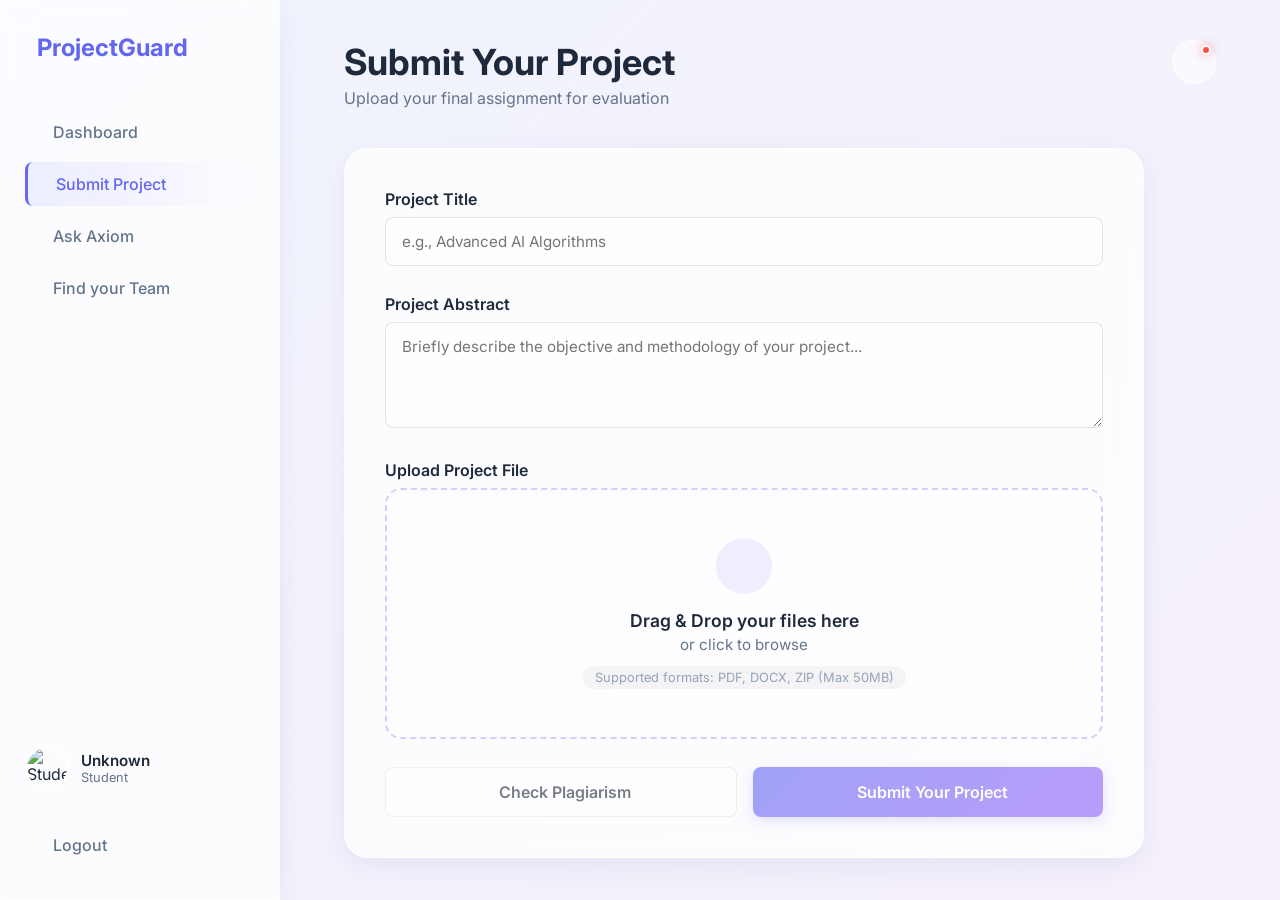
==== commit 680b428e: "code_generating_in_team_section" ====
--- a/Frontend/index.html
+++ b/Frontend/index.html
@@ -1,5 +1,6 @@
 <!DOCTYPE html>
 <html lang="en">
+
 <head>
     <meta charset="UTF-8">
     <meta name="viewport" content="width=device-width, initial-scale=1.0">
@@ -12,6 +13,7 @@
     <script src="https://unpkg.com/@phosphor-icons/web"></script>
     <link rel="stylesheet" href="style.css">
 </head>
+
 <body>
     <div class="app-container">
         <!-- Sidebar -->
@@ -19,34 +21,26 @@
             <div class="sidebar-header">
                 <div class="logo">
                     <i class="ph ph-graduation-cap"></i>
-                    <span>ProjectGaurd</span>
-                </div>
-            </div>
-            
+                    <span>ProjectGuard</span>
+                </div>
+            </div>
+
             <nav class="sidebar-nav">
-                <a href="projects.html" class="nav-item">
+                <a href="#" class="nav-item" id="nav-dashboard">
                     <i class="ph ph-squares-four"></i>
                     <span>Dashboard</span>
                 </a>
-                <a href="projects.html" class="nav-item">
-                    <i class="ph ph-folder-open"></i>
-                    <span>My Projects</span>
-                </a>
-                <a href="index.html" class="nav-item active">
+                <a href="#" class="nav-item active" id="nav-submit">
                     <i class="ph ph-upload-simple"></i>
                     <span>Submit Project</span>
                 </a>
-                <a href="acceptance.html" class="nav-item">
-                    <i class="ph ph-check-square"></i>
-                    <span>Acceptance testing</span>
+                <a href="#" class="nav-item" id="nav-find">
+                    <i class="ph ph-atom"></i>
+                    <span>Ask Axiom</span>
                 </a>
-                <a href="ai-talk.html" class="nav-item">
-                    <i class="ph ph-chat-circle-dots"></i>
-                    <span>Ai talk</span>
-                </a>
-                <a href="#" class="nav-item">
-                    <i class="ph ph-gear"></i>
-                    <span>Settings</span>
+                <a href="#" class="nav-item" id="nav-team">
+                    <i class="ph ph-users"></i>
+                    <span>Find your Team</span>
                 </a>
             </nav>
 
@@ -54,12 +48,13 @@
                 <div class="user-profile">
                     <img src="https://i.pravatar.cc/150?img=68" alt="Student Profile" class="avatar">
                     <div class="user-info">
-                        <span class="user-name">Krishna K</span>
+                        <span class="user-name">Unknown</span>
                         <span class="user-role">Student</span>
                     </div>
                 </div>
-                <div class="logout-wrapper" style="margin-top: 1rem; border-top: 1px solid var(--glass-border); padding-top: 1rem;">
-                    <a href="auth.html" class="nav-item">
+                <div class="logout-wrapper"
+                    style="margin-top: 1rem; border-top: 1px solid var(--glass-border); padding-top: 1rem;">
+                    <a href="#" class="nav-item" id="logout-btn">
                         <i class="ph ph-sign-out"></i>
                         <span>Logout</span>
                     </a>
@@ -69,46 +64,348 @@
 
         <!-- Main Content -->
         <main class="main-content">
-            <header class="top-header">
-                <div>
-                    <h1 class="page-title">Submit Your Project</h1>
-                    <p class="page-subtitle">Upload your final assignment for evaluation</p>
-                </div>
-                <!-- Optional notification icon -->
-                <button class="icon-btn glass-btn">
-                    <i class="ph ph-bell"></i>
-                </button>
-            </header>
-
-            <div class="submission-container">
-                <div class="card glass-card">
-                    
-                    <form id="submission-form" class="submission-form">
-                        
-                        <!-- Inputs -->
-                        <div class="form-group">
-                            <label for="project-title">Project Title</label>
-                            <input type="text" id="project-title" placeholder="e.g., Advanced AI Algorithms" required>
-                        </div>
-                        
-                        <div class="form-group">
-                            <label for="project-desc">Project Description</label>
-                            <textarea id="project-desc" rows="4" placeholder="Briefly describe the objective and methodology of your project..." ></textarea>
-                        </div>
-                        
-                        <!-- Actions -->
-                        <div class="form-actions">
-                            <button type="submit" class="btn btn-primary" id="btn-submit">
-                                <i class="ph ph-upload-simple"></i>
-                                Submit Your Project
+
+            <!-- Dashboard View -->
+            <div id="view-dashboard" class="content-view hidden">
+                <header class="top-header">
+                    <div>
+                        <h1 class="page-title">Dashboard</h1>
+                        <p class="page-subtitle">Welcome back, Unknown. Here's your project status.</p>
+                    </div>
+                    <button class="icon-btn glass-btn notification-btn">
+                        <i class="ph ph-bell"></i>
+                        <span class="notification-badge"></span>
+                    </button>
+                </header>
+
+                <div class="dashboard-grid">
+                    <!-- Progress Card -->
+                    <div class="card glass-card progress-overview">
+                        <h3>Project Progress</h3>
+                        <div class="main-progress">
+                            <span class="percentage">46%</span>
+                            <div class="progress-bar-wrapper">
+                                <div class="progress-bar" style="width: 46%"></div>
+                            </div>
+                        </div>
+                        <ul class="milestones">
+                            <li class="completed"><i class="ph-fill ph-check-circle"></i> Review-1</li>
+                            <li class="completed"><i class="ph-fill ph-check-circle"></i> Review-2</li>
+                            <li class="active"><i class="ph-fill ph-spinner-gap"></i> Review-3</li>
+                            <li class="pending"><i class="ph ph-circle"></i> Review-4</li>
+                            <li class="pending"><i class="ph ph-circle"></i>Final Submission</li>
+                        </ul>
+                    </div>
+
+                </div>
+            </div>
+
+            <!-- Find Your Project View (Axiom AI Search) -->
+            <div id="view-find" class="content-view hidden">
+                <header class="top-header">
+                    <div>
+                        <h1 class="page-title">Find your Project</h1>
+                        <p class="page-subtitle">Use Axiom AI to locate and analyze your past submissions</p>
+                    </div>
+                    <button class="icon-btn glass-btn notification-btn">
+                        <i class="ph ph-bell"></i>
+                        <span class="notification-badge"></span>
+                    </button>
+                </header>
+                <div class="ai-search-container glass-card ai-glow-card">
+                    <div class="ai-branding ai-pulse-branding">
+                        <div class="ai-logo-wrapper">
+                            <div class="premium-ai-orb">
+                                <i class="ph-fill ph-terminal-window"></i>
+                            </div>
+                            <div class="glow-ring"></div>
+                            <div class="glow-ring ring-2"></div>
+                        </div>
+                        <h2>Axiom AI Search</h2>
+                        <p>Intelligent semantic search for your knowledge base</p>
+                    </div>
+                    <div id="find-chat-box" class="chatbot-messages expanded-chat">
+                        <div class="message-wrapper ai-wrapper">
+                            <div class="message-avatar"><i class="ph-fill ph-terminal-window"></i></div>
+                            <div class="ai-message premium-glass-bubble">
+                                <p>I'm Axiom, ready to search your project . What do you need?</p>
+                            </div>
+                        </div>
+                    </div>
+                    <div class="ai-chat-box premium-input-container">
+                        <div class="input-wrapper glowing-input">
+                            <i class="ph ph-terminal-window ai-sparkle-icon"></i>
+                            <input type="text" id="find-chat-input" placeholder="e.g., Help me find my Project...">
+                            <button id="find-send-btn" class="btn btn-primary premium-send-btn chat-send"><i
+                                    class="ph-bold ph-arrow-right"></i></button>
+                        </div>
+                    </div>
+                </div>
+            </div>
+
+            <!-- Submit Project View -->
+            <div id="view-submit" class="content-view">
+                <header class="top-header">
+                    <div>
+                        <h1 class="page-title">Submit Your Project</h1>
+                        <p class="page-subtitle">Upload your final assignment for evaluation</p>
+                    </div>
+                    <!-- Optional notification icon -->
+                    <button class="icon-btn glass-btn notification-btn">
+                        <i class="ph ph-bell"></i>
+                        <span class="notification-badge"></span>
+                    </button>
+                </header>
+
+                <div class="submission-container">
+                    <div class="card glass-card">
+
+                        <form id="submission-form" class="submission-form">
+
+                            <!-- Inputs -->
+                            <div class="form-group">
+                                <label for="project-title">Project Title</label>
+                                <input type="text" id="project-title" placeholder="e.g., Advanced AI Algorithms"
+                                    required>
+                            </div>
+
+                            <div class="form-group">
+                                <label for="project-desc">Project Abstract</label>
+                                <textarea id="project-desc" rows="4"
+                                    placeholder="Briefly describe the objective and methodology of your project..."></textarea>
+                            </div>
+
+                            <!-- Drag & Drop Area -->
+                            <div class="form-group">
+                                <label>Upload Project File</label>
+                                <div class="drop-zone" id="drop-zone">
+                                    <div class="drop-zone-content">
+                                        <div class="upload-icon-wrapper">
+                                            <i class="ph ph-plus"></i>
+                                        </div>
+                                        <h3>Drag & Drop your files here</h3>
+                                        <p>or click to browse</p>
+                                        <span class="file-formats">Supported formats: PDF, DOCX, ZIP (Max 50MB)</span>
+                                    </div>
+                                    <input type="file" id="file-input" hidden accept=".pdf,.docx,.zip">
+                                </div>
+
+                                <!-- State: Upload Progress (Hidden initially) -->
+                                <div class="upload-progress-container" id="upload-progress-area" style="display: none;">
+                                    <div class="file-info-bar">
+                                        <div class="file-details">
+                                            <i class="ph ph-file-doc"></i>
+                                            <span id="file-name-display">project_final_v2.pdf</span>
+                                        </div>
+                                        <button type="button" class="remove-file-btn" id="remove-file"><i
+                                                class="ph ph-x"></i></button>
+                                    </div>
+                                    <div class="progress-bar-wrapper">
+                                        <div class="progress-bar" id="upload-progress-bar"></div>
+                                    </div>
+                                    <div class="progress-stats">
+                                        <span id="upload-status-text">Uploading...</span>
+                                        <span id="upload-percentage">0%</span>
+                                    </div>
+                                </div>
+                            </div>
+
+                            <!-- Evaluation Status Area (Hidden initially) -->
+                            <div class="evaluation-panel" id="evaluation-panel" style="display: none;">
+                                <div class="status-grid">
+                                    <div class="status-item">
+                                        <span class="status-label">Submission Status</span>
+                                        <div class="chips">
+                                            <span class="chip pending" id="chip-pending">Pending</span>
+                                            <span class="chip checking" id="chip-checking"
+                                                style="display: none;">Checking</span>
+                                            <span class="chip verified" id="chip-verified"
+                                                style="display: none;">Verified</span>
+                                        </div>
+                                    </div>
+                                    <div class="status-item score-container" id="score-container"
+                                        style="display: none;">
+                                        <span class="status-label">Plagiarism Score</span>
+                                        <div class="score-indicator" id="score-value">
+                                            <span class="score-number safe">12%</span>
+                                            <span class="chip similarity safe">Low Similarity</span>
+                                        </div>
+                                    </div>
+                                </div>
+                            </div>
+
+                            <!-- Actions -->
+                            <div class="form-actions">
+                                <button type="button" class="btn btn-secondary" id="btn-check" disabled>
+                                    <i class="ph-fill ph-shield-check"></i>
+                                    Check Plagiarism
+                                </button>
+                                <button onclick="submitProject()" type="submit" class="btn btn-primary" id="btn-submit"
+                                    disabled>
+                                    <i class="ph ph-upload-simple"></i>
+                                    Submit Your Project
+                                </button>
+                            </div>
+                        </form>
+                    </div>
+                </div>
+            </div>
+
+            <!-- Plagiarism Check View (Placeholder) -->
+            <div id="view-plagiarism" class="content-view hidden">
+                <header class="top-header">
+                    <div>
+                        <h1 class="page-title">Plagiarism Check</h1>
+                    </div>
+                    <button class="icon-btn glass-btn notification-btn">
+                        <i class="ph ph-bell"></i>
+                        <span class="notification-badge"></span>
+                    </button>
+                </header>
+                <div class="glass-card">
+                    <p>Plagiarism checking tools go here.</p>
+                </div>
+            </div>
+
+            <!-- Find Your Team View -->
+            <div id="view-team" class="content-view hidden">
+                <header class="top-header">
+                    <div>
+                        <h1 class="page-title">Find your Team</h1>
+                        <p class="page-subtitle">Create a new team or join an existing one</p>
+                    </div>
+                    <button class="icon-btn glass-btn notification-btn">
+                        <i class="ph ph-bell"></i>
+                        <span class="notification-badge"></span>
+                    </button>
+                </header>
+
+                <div class="team-options-container">
+                    <!-- Create Team Card -->
+                    <div class="card glass-card team-option-card" id="create-team-card">
+                        <div class="team-option-icon create-icon">
+                            <i class="ph ph-users-three"></i>
+                        </div>
+                        <h2>Create Team</h2>
+                        <p>Start a new team and invite your classmates to collaborate on a project together.</p>
+                        <form id="create-team-form" class="team-form" style="display: none;">
+                            <div class="form-group">
+                                <label for="team-name">Team Name</label>
+                                <input type="text" id="team-name" placeholder="e.g., Team Alpha" required>
+                            </div>
+                            <div class="form-group">
+                                <label for="team-max">Max Members</label>
+                                <input type="number" id="team-max" value="4" min="2" max="10">
+                            </div>
+                            <div class="form-actions">
+                                <button type="button" class="btn btn-secondary" id="cancel-create-team">Cancel</button>
+                                <button type="submit" class="btn btn-primary">
+                                    <i class="ph ph-plus-circle"></i>
+                                    Create Team
+                                </button>
+                            </div>
+                        </form>
+                        <button class="btn btn-primary team-action-btn" id="btn-show-create-team">
+                            <i class="ph ph-plus-circle"></i>
+                            Create a New Team
+                        </button>
+                    </div>
+
+                    <!-- Join Team Card -->
+                    <div class="card glass-card team-option-card" id="join-team-card">
+                        <div class="team-option-icon join-icon">
+                            <i class="ph ph-sign-in"></i>
+                        </div>
+                        <h2>Join Team</h2>
+                        <p>Enter a team code shared by your teammate to join an existing project team.</p>
+                        <form id="join-team-form" class="team-form" style="display: none;">
+                            <div class="form-group">
+                                <label for="team-code">Team Code</label>
+                                <input type="text" id="team-code" placeholder="e.g., TEAM-A1B2C3" required>
+                            </div>
+                            <div class="form-group">
+                                <label for="join-roll">Your Roll Number</label>
+                                <input type="text" id="join-roll" placeholder="e.g., 21XXYYZZ" required>
+                            </div>
+                            <div class="form-actions">
+                                <button type="button" class="btn btn-secondary" id="cancel-join-team">Cancel</button>
+                                <button type="submit" class="btn btn-primary">
+                                    <i class="ph ph-sign-in"></i>
+                                    Join Team
+                                </button>
+                            </div>
+                        </form>
+                        <button class="btn btn-primary team-action-btn" id="btn-show-join-team">
+                            <i class="ph ph-sign-in"></i>
+                            Join an Existing Team
+                        </button>
+                    </div>
+                </div>
+
+                <!-- NEW: Success Result Interface -->
+                <div id="team-creation-result" class="card glass-card result-card hidden">
+                    <!-- Decorative particles -->
+                    <div class="result-particles">
+                        <span class="particle"></span>
+                        <span class="particle"></span>
+                        <span class="particle"></span>
+                        <span class="particle"></span>
+                        <span class="particle"></span>
+                        <span class="particle"></span>
+                    </div>
+
+                    <div class="result-header">
+                        <div class="success-icon-wrapper animate-pop">
+                            <div class="success-icon-ring"></div>
+                            <div class="success-icon">
+                                <i class="ph-fill ph-check-circle"></i>
+                            </div>
+                        </div>
+                        <h3 class="result-title">Team Created Successfully!</h3>
+                        <p class="result-subtitle">Share this code with your classmates to have them join your team.</p>
+                    </div>
+
+                    <div class="code-display-box">
+                        <span class="code-label">YOUR TEAM CODE</span>
+                        <div class="code-value-wrapper">
+                            <code id="display-team-code">-------</code>
+                            <button id="btn-copy-code" class="copy-btn" title="Copy to clipboard">
+                                <i class="ph ph-copy"></i>
+                                <span class="copy-tooltip">Copy</span>
                             </button>
                         </div>
-                    </form>
-                </div>
-            </div>
+                    </div>
+
+                    <div class="result-actions">
+                        <button id="btn-dismiss-result" class="btn btn-secondary btn-sm">
+                            <i class="ph ph-x"></i>
+                            Dismiss
+                        </button>
+                    </div>
+                </div>
+
+            </div>
+
+            <!-- Settings View (Placeholder) -->
+            <div id="view-settings" class="content-view hidden">
+                <header class="top-header">
+                    <div>
+                        <h1 class="page-title">Settings</h1>
+                    </div>
+                    <button class="icon-btn glass-btn notification-btn">
+                        <i class="ph ph-bell"></i>
+                        <span class="notification-badge"></span>
+                    </button>
+                </header>
+                <div class="glass-card">
+                    <p>Account settings go here.</p>
+                </div>
+            </div>
+
         </main>
     </div>
-    
+
     <script src="script.js"></script>
 </body>
-</html>
+
+</html>
--- a/Frontend/style.css
+++ b/Frontend/style.css
@@ -1,793 +1,1665 @@
-/* Modern CSS Reset and Variables */
-:root {
-    /* Colors */
-    --primary: #6366f1;
-    --primary-hover: #4f46e5;
-    --secondary: #8b5cf6;
-    --bg-gradient-1: #f0f4fd;
-    --bg-gradient-2: #f6f0fb;
-
-    /* Text */
-    --text-main: #1e293b;
-    --text-muted: #64748b;
-    --text-light: #94a3b8;
-
-    /* Glassmorphism */
-    --glass-bg: rgba(255, 255, 255, 0.75);
-    --glass-border: rgba(255, 255, 255, 0.6);
-    --glass-shadow: 0 8px 32px rgba(31, 38, 135, 0.07);
-
-    /* Status Colors */
-    --status-pending: #f59e0b;
-    --status-pending-bg: #fef3c7;
-    --status-checking: #3b82f6;
-    --status-checking-bg: #dbeafe;
-    --status-verified: #10b981;
-    --status-verified-bg: #d1fae5;
-    --status-danger: #ef4444;
-    --status-danger-bg: #fee2e2;
-
-    /* Spacing & Borders */
-    --radius-lg: 24px;
-    --radius-md: 16px;
-    --radius-sm: 8px;
-}
-
-* {
-    margin: 0;
-    padding: 0;
-    box-sizing: border-box;
-}
-
-body {
-    font-family: 'Inter', sans-serif;
-    background: linear-gradient(135deg, var(--bg-gradient-1) 0%, var(--bg-gradient-2) 100%);
-    color: var(--text-main);
-    min-height: 100vh;
-    display: flex;
-}
-
-/* Glass Utilities */
-.glass-panel,
-.glass-card {
-    background: var(--glass-bg);
-    backdrop-filter: blur(16px);
-    -webkit-backdrop-filter: blur(16px);
-    border: 1px solid var(--glass-border);
-    box-shadow: var(--glass-shadow);
-}
-
-.glass-btn {
-    background: rgba(255, 255, 255, 0.5);
-    backdrop-filter: blur(8px);
-    border: 1px solid rgba(255, 255, 255, 0.8);
-    color: var(--text-main);
-}
-
-/* Base Layout */
-.app-container {
-    display: flex;
-    width: 100%;
-    max-width: 1600px;
-    margin: 0 auto;
-    height: 100vh;
-    overflow: hidden;
-}
-
-/* --- Sidebar --- */
-.sidebar {
-    width: 280px;
-    padding: 2rem 1.5rem;
-    display: flex;
-    flex-direction: column;
-    border-right: 1px solid var(--glass-border);
-}
-
-.logo {
-    display: flex;
-    align-items: center;
-    gap: 12px;
-    font-size: 1.5rem;
-    font-weight: 700;
-    color: var(--primary);
-    margin-bottom: 3rem;
-}
-
-.logo i {
-    font-size: 2rem;
-    color: var(--secondary);
-}
-
-.sidebar-nav {
-    display: flex;
-    flex-direction: column;
-    gap: 0.5rem;
-    flex: 1;
-}
-
-.nav-item {
-    display: flex;
-    align-items: center;
-    gap: 12px;
-    padding: 12px 16px;
-    border-radius: var(--radius-sm);
-    color: var(--text-muted);
-    text-decoration: none;
-    font-weight: 500;
-    transition: all 0.2s ease;
-}
-
-.nav-item i {
-    font-size: 1.25rem;
-}
-
-.nav-item:hover {
-    background: rgba(255, 255, 255, 0.5);
-    color: var(--text-main);
-}
-
-.nav-item.active {
-    background: linear-gradient(90deg, rgba(99, 102, 241, 0.1), transparent);
-    color: var(--primary);
-    border-left: 3px solid var(--primary);
-}
-
-.sidebar-footer {
-    margin-top: auto;
-    padding-top: 1rem;
-    border-top: 1px solid var(--glass-border);
-}
-
-.user-profile {
-    display: flex;
-    align-items: center;
-    gap: 12px;
-}
-
-.avatar {
-    width: 44px;
-    height: 44px;
-    border-radius: 50%;
-    object-fit: cover;
-    border: 2px solid white;
-}
-
-.user-info {
-    display: flex;
-    flex-direction: column;
-}
-
-.user-name {
-    font-weight: 600;
-    font-size: 0.95rem;
-}
-
-.user-role {
-    font-size: 0.8rem;
-    color: var(--text-muted);
-}
-
-/* --- Main Content --- */
-.main-content {
-    flex: 1;
-    padding: 2.5rem 4rem;
-    overflow-y: auto;
-}
-
-.top-header {
-    display: flex;
-    justify-content: space-between;
-    align-items: flex-start;
-    margin-bottom: 2.5rem;
-}
-
-.page-title {
-    font-size: 2.25rem;
-    font-weight: 700;
-    margin-bottom: 0.25rem;
-}
-
-.page-subtitle {
-    color: var(--text-muted);
-    font-size: 1rem;
-}
-
-.icon-btn {
-    width: 44px;
-    height: 44px;
-    border-radius: 50%;
-    display: flex;
-    justify-content: center;
-    align-items: center;
-    font-size: 1.25rem;
-    cursor: pointer;
-    transition: all 0.2s ease;
-}
-
-.icon-btn:hover {
-    background: rgba(255, 255, 255, 0.8);
-    transform: translateY(-2px);
-    box-shadow: var(--glass-shadow);
-}
-
-/* --- Submission Card --- */
-.submission-container {
-    max-width: 800px;
-}
-
-.glass-card {
-    border-radius: var(--radius-lg);
-    padding: 2.5rem;
-}
-
-.form-group {
-    margin-bottom: 1.75rem;
-}
-
-.form-group label {
-    display: block;
-    font-weight: 600;
-    margin-bottom: 0.5rem;
-    color: var(--text-main);
-}
-
-input[type="text"],
-textarea {
-    width: 100%;
-    padding: 14px 16px;
-    border-radius: var(--radius-sm);
-    border: 1px solid rgba(0, 0, 0, 0.1);
-    background: rgba(255, 255, 255, 0.6);
-    font-family: 'Inter', sans-serif;
-    font-size: 0.95rem;
-    color: var(--text-main);
-    transition: all 0.2s ease;
-}
-
-input[type="text"]:focus,
-textarea:focus {
-    outline: none;
-    border-color: var(--primary);
-    background: #fff;
-    box-shadow: 0 0 0 4px rgba(99, 102, 241, 0.1);
-}
-
-/* --- Drag & Drop --- */
-.drop-zone {
-    border: 2px dashed rgba(99, 102, 241, 0.3);
-    border-radius: var(--radius-md);
-    padding: 3rem 2rem;
-    text-align: center;
-    background: rgba(255, 255, 255, 0.4);
-    cursor: pointer;
-    transition: all 0.3s ease;
-    position: relative;
-    overflow: hidden;
-}
-
-.drop-zone:hover,
-.drop-zone.dragover {
-    background: rgba(99, 102, 241, 0.05);
-    border-color: var(--primary);
-}
-
-.upload-icon-wrapper {
-    width: 56px;
-    height: 56px;
-    border-radius: 50%;
-    background: linear-gradient(135deg, rgba(99, 102, 241, 0.1), rgba(139, 92, 246, 0.1));
-    color: var(--primary);
-    display: flex;
-    justify-content: center;
-    align-items: center;
-    font-size: 1.5rem;
-    margin: 0 auto 1rem auto;
-}
-
-.drop-zone h3 {
-    font-size: 1.1rem;
-    font-weight: 600;
-    margin-bottom: 0.25rem;
-}
-
-.drop-zone p {
-    color: var(--text-muted);
-    font-size: 0.95rem;
-    margin-bottom: 0.75rem;
-}
-
-.file-formats {
-    display: inline-block;
-    font-size: 0.8rem;
-    color: var(--text-light);
-    background: rgba(0, 0, 0, 0.04);
-    padding: 4px 12px;
-    border-radius: 20px;
-}
-
-/* --- Progress Area --- */
-.upload-progress-container {
-    margin-top: 1rem;
-    background: rgba(255, 255, 255, 0.6);
-    padding: 1rem 1.25rem;
-    border-radius: var(--radius-sm);
-    border: 1px solid rgba(0, 0, 0, 0.05);
-}
-
-.file-info-bar {
-    display: flex;
-    justify-content: space-between;
-    align-items: center;
-    margin-bottom: 0.75rem;
-}
-
-.file-details {
-    display: flex;
-    align-items: center;
-    gap: 8px;
-    font-weight: 500;
-    color: var(--primary);
-}
-
-.remove-file-btn {
-    background: none;
-    border: none;
-    cursor: pointer;
-    color: var(--text-muted);
-    font-size: 1.2rem;
-}
-
-.remove-file-btn:hover {
-    color: var(--status-danger);
-}
-
-.progress-bar-wrapper {
-    height: 6px;
-    background: rgba(0, 0, 0, 0.05);
-    border-radius: 10px;
-    overflow: hidden;
-    margin-bottom: 0.5rem;
-}
-
-.progress-bar {
-    height: 100%;
-    background: linear-gradient(90deg, var(--primary), var(--secondary));
-    width: 0%;
-    border-radius: 10px;
-    transition: width 0.3s ease;
-}
-
-.progress-stats {
-    display: flex;
-    justify-content: space-between;
-    font-size: 0.8rem;
-    color: var(--text-muted);
-}
-
-/* --- Evaluation Status --- */
-.evaluation-panel {
-    background: rgba(255, 255, 255, 0.7);
-    border-radius: var(--radius-md);
-    padding: 1.25rem;
-    margin-bottom: 2rem;
-    border: 1px solid rgba(0, 0, 0, 0.05);
-}
-
-.status-grid {
-    display: flex;
-    gap: 2rem;
-}
-
-.status-item {
-    display: flex;
-    flex-direction: column;
-    gap: 0.5rem;
-}
-
-.status-label {
-    font-size: 0.85rem;
-    color: var(--text-muted);
-    font-weight: 500;
-}
-
-.chips {
-    display: flex;
-    gap: 0.5rem;
-}
-
-.chip {
-    padding: 6px 12px;
-    border-radius: 20px;
-    font-size: 0.85rem;
-    font-weight: 600;
-    display: inline-flex;
-    align-items: center;
-    gap: 6px;
-}
-
-.chip.pending {
-    background: var(--status-pending-bg);
-    color: var(--status-pending);
-}
-
-.chip.checking {
-    background: var(--status-checking-bg);
-    color: var(--status-checking);
-}
-
-.chip.verified {
-    background: var(--status-verified-bg);
-    color: var(--status-verified);
-}
-
-.score-number {
-    font-size: 1.5rem;
-    font-weight: 700;
-    margin-right: 0.5rem;
-}
-
-.score-number.safe {
-    color: var(--status-verified);
-}
-
-.score-number.warning {
-    color: var(--status-pending);
-}
-
-.score-number.danger {
-    color: var(--status-danger);
-}
-
-.chip.similarity.safe {
-    background: var(--status-verified-bg);
-    color: var(--status-verified);
-}
-
-.chip.similarity.warning {
-    background: var(--status-pending-bg);
-    color: var(--status-pending);
-}
-
-.chip.similarity.danger {
-    background: var(--status-danger-bg);
-    color: var(--status-danger);
-}
-
-/* --- Buttons --- */
-.form-actions {
-    display: flex;
-    gap: 1rem;
-    margin-top: 1rem;
-}
-
-.btn {
-    padding: 14px 24px;
-    border-radius: var(--radius-sm);
-    font-family: inherit;
-    font-weight: 600;
-    font-size: 1rem;
-    cursor: pointer;
-    display: inline-flex;
-    align-items: center;
-    justify-content: center;
-    gap: 8px;
-    transition: all 0.2s ease;
-    border: none;
-    flex: 1;
-}
-
-.btn:disabled {
-    opacity: 0.6;
-    cursor: not-allowed;
-}
-
-.btn-primary {
-    background: linear-gradient(135deg, var(--primary), var(--secondary));
-    color: white;
-    box-shadow: 0 4px 14px rgba(99, 102, 241, 0.3);
-}
-
-.btn-primary:not(:disabled):hover {
-    transform: translateY(-2px);
-    box-shadow: 0 6px 20px rgba(99, 102, 241, 0.4);
-}
-
-.btn-secondary {
-    background: #fff;
-    color: var(--text-main);
-    border: 1px solid rgba(0, 0, 0, 0.1);
-}
-
-.btn-secondary:not(:disabled):hover {
-    background: #f8fafc;
-    border-color: rgba(0, 0, 0, 0.2);
-}
-
-/* --- Responsive --- */
-@media (max-width: 1024px) {
-    .app-container {
-        flex-direction: column;
-    }
-
-    .sidebar {
-        width: 100%;
-        height: auto;
-        flex-direction: row;
-        align-items: center;
-        padding: 1rem;
-        border-right: none;
-        border-bottom: 1px solid var(--glass-border);
-    }
-
-    .logo {
-        margin-bottom: 0;
-        margin-right: 2rem;
-    }
-
-    .sidebar-nav {
-        flex-direction: row;
-        overflow-x: auto;
-    }
-
-    .sidebar-footer {
-        margin-top: 0;
-        padding-top: 0;
-        border-top: none;
-        margin-left: auto;
-    }
-
-    .user-info {
-        display: none;
-    }
-
-    .main-content {
-        padding: 2rem;
-    }
-}
-
-@media (max-width: 640px) {
-    .form-actions {
-        flex-direction: column;
-    }
-
-    .top-header {
-        flex-direction: column;
-        gap: 1rem;
-    }
-
-    .status-grid {
-        flex-direction: column;
-        gap: 1rem;
-    }
-}
-
-/* --- Auth Pages --- */
-.auth-container {
-    width: 100%;
-    max-width: 480px;
-    padding: 2rem;
-    margin: auto;
-}
-
-.auth-card {
-    padding: 3rem 2.5rem;
-    text-align: center;
-}
-
-.auth-header {
-    margin-bottom: 2.5rem;
-}
-
-.auth-header .logo {
-    justify-content: center;
-    margin-bottom: 1.5rem;
-}
-
-.auth-header h2 {
-    font-size: 1.8rem;
-    font-weight: 700;
-    margin-bottom: 0.5rem;
-}
-
-.auth-header p {
-    color: var(--text-muted);
-}
-
-.auth-form {
-    text-align: left;
-}
-
-.input-wrapper {
-    position: relative;
-    display: flex;
-    align-items: center;
-}
-
-.input-wrapper i {
-    position: absolute;
-    left: 16px;
-    color: var(--text-light);
-    font-size: 1.2rem;
-}
-
-.input-wrapper input {
-    padding-left: 48px;
-}
-
-.form-grid {
-    display: grid;
-    grid-template-columns: 1fr 1fr;
-    gap: 1rem;
-    margin-bottom: 0.5rem;
-}
-
-.auth-btn {
-    width: 100%;
-    margin-top: 1rem;
-    padding: 16px;
-}
-
-.auth-switch {
-    margin-top: 1.5rem;
-    text-align: center;
-    font-size: 0.95rem;
-    color: var(--text-muted);
-}
-
-.auth-switch a {
-    color: var(--primary);
-    text-decoration: none;
-    font-weight: 600;
-}
-
-.auth-switch a:hover {
-    text-decoration: underline;
-}
-
-/* Authentication Password field icon toggle */
-input[type="password"] {
-    width: 100%;
-    padding: 14px 16px;
-    border-radius: var(--radius-sm);
-    border: 1px solid rgba(0, 0, 0, 0.1);
-    background: rgba(255, 255, 255, 0.6);
-    font-family: inherit;
-    transition: all 0.2s ease;
-}
-
-input[type="password"]:focus {
-    outline: none;
-    border-color: var(--primary);
-    background: #fff;
-    box-shadow: 0 0 0 4px rgba(99, 102, 241, 0.1);
-}
-
-@media (max-width: 480px) {
-    .form-grid {
-        grid-template-columns: 1fr;
-    }
-
-    .auth-card {
-        padding: 2rem 1.5rem;
-    }
-}
-
-/* --- AI Talk Chat Interface --- */
-.chat-container {
-    display: flex;
-    flex-direction: column;
-    height: calc(100vh - 10rem);
-    background: transparent;
-    padding: 0;
-    margin: 0 auto;
-    max-width: 900px;
-    width: 100%;
-}
-
-.chat-messages {
-    flex: 1;
-    overflow-y: auto;
-    display: flex;
-    flex-direction: column;
-    gap: 1.5rem;
-    padding: 2rem 1rem;
-}
-
-.chat-messages::-webkit-scrollbar {
-    width: 6px;
-}
-.chat-messages::-webkit-scrollbar-thumb {
-    background: rgba(0,0,0,0.05);
-    border-radius: 10px;
-}
-
-.message {
-    max-width: 85%;
-    line-height: 1.6;
-    font-size: 1rem;
-    animation: fadeIn 0.4s ease forwards;
-    position: relative;
-    padding: 0.8rem 1.2rem;
-}
-
-.ai-message {
-    align-self: flex-start;
-    color: var(--text-main);
-    background: transparent;
-    padding-left: 3rem; /* Room for sparkle icon */
-}
-
-.ai-message .ph-sparkle {
-    position: absolute;
-    left: 0;
-    top: 1rem;
-    font-size: 1.5rem;
-    color: var(--primary);
-}
-
-.user-message {
-    align-self: flex-end;
-    background: #f0f2f5;
-    color: var(--text-main);
-    border-radius: 24px;
-    padding: 0.8rem 1.2rem;
-}
-
-.chat-input-wrapper {
-    padding: 1rem;
-    background: transparent;
-}
-
-.chat-form-gemini {
-    background: #fff;
-    border-radius: 32px;
-    box-shadow: 0 4px 20px rgba(0,0,0,0.08);
-    padding: 0.75rem 1.25rem;
-    display: flex;
-    flex-direction: column;
-    border: 1px solid rgba(0,0,0,0.05);
-}
-
-.chat-form-gemini textarea {
-    width: 100%;
-    border: none;
-    background: transparent;
-    resize: none;
-    outline: none;
-    font-size: 1rem;
-    color: var(--text-main);
-    min-height: 24px;
-    max-height: 200px;
-}
-
-.chat-input-actions {
-    display: flex;
-    justify-content: flex-end;
-    margin-top: 0.5rem;
-}
-
-.gemini-send-btn {
-    width: 40px;
-    height: 40px;
-    border-radius: 50%;
-    background: #f0f2f5;
-    color: var(--text-main);
-    border: none;
-    display: flex;
-    align-items: center;
-    justify-content: center;
-    cursor: pointer;
-    transition: all 0.2s ease;
-    font-size: 1.25rem;
-}
-
-.gemini-send-btn:hover {
-    background: #000;
-    color: #fff;
-    transform: scale(1.05);
-}
-
-@keyframes fadeIn {
-    from { opacity: 0; transform: translateY(10px); }
-    to { opacity: 1; transform: translateY(0); }
-}+/* Modern CSS Reset and Variables */
+:root {
+    /* Colors */
+    --primary: #6366f1;
+    --primary-hover: #4f46e5;
+    --secondary: #8b5cf6;
+    --bg-gradient-1: #f0f4fd;
+    --bg-gradient-2: #f6f0fb;
+
+    /* Text */
+    --text-main: #1e293b;
+    --text-muted: #64748b;
+    --text-light: #94a3b8;
+
+    /* Glassmorphism */
+    --glass-bg: rgba(255, 255, 255, 0.75);
+    --glass-border: rgba(255, 255, 255, 0.6);
+    --glass-shadow: 0 8px 32px rgba(31, 38, 135, 0.07);
+
+    /* Status Colors */
+    --status-pending: #f59e0b;
+    --status-pending-bg: #fef3c7;
+    --status-checking: #3b82f6;
+    --status-checking-bg: #dbeafe;
+    --status-verified: #10b981;
+    --status-verified-bg: #d1fae5;
+    --status-danger: #ef4444;
+    --status-danger-bg: #fee2e2;
+
+    /* Spacing & Borders */
+    --radius-lg: 24px;
+    --radius-md: 16px;
+    --radius-sm: 8px;
+}
+
+* {
+    margin: 0;
+    padding: 0;
+    box-sizing: border-box;
+}
+
+body {
+    font-family: 'Inter', sans-serif;
+    background: linear-gradient(135deg, var(--bg-gradient-1) 0%, var(--bg-gradient-2) 100%);
+    color: var(--text-main);
+    min-height: 100vh;
+    display: flex;
+}
+
+/* Glass Utilities */
+.glass-panel,
+.glass-card {
+    background: var(--glass-bg);
+    backdrop-filter: blur(16px);
+    -webkit-backdrop-filter: blur(16px);
+    border: 1px solid var(--glass-border);
+    box-shadow: var(--glass-shadow);
+}
+
+.glass-btn {
+    background: rgba(255, 255, 255, 0.5);
+    backdrop-filter: blur(8px);
+    border: 1px solid rgba(255, 255, 255, 0.8);
+    color: var(--text-main);
+}
+
+/* Base Layout */
+.app-container {
+    display: flex;
+    width: 100%;
+    max-width: 1600px;
+    margin: 0 auto;
+    height: 100vh;
+    overflow: hidden;
+}
+
+/* --- Sidebar --- */
+.sidebar {
+    width: 280px;
+    padding: 2rem 1.5rem;
+    display: flex;
+    flex-direction: column;
+    border-right: 1px solid var(--glass-border);
+}
+
+.logo {
+    display: flex;
+    align-items: center;
+    gap: 12px;
+    font-size: 1.5rem;
+    font-weight: 700;
+    color: var(--primary);
+    margin-bottom: 3rem;
+}
+
+.logo i {
+    font-size: 2rem;
+    color: var(--secondary);
+}
+
+.sidebar-nav {
+    display: flex;
+    flex-direction: column;
+    gap: 0.5rem;
+    flex: 1;
+}
+
+.nav-item {
+    display: flex;
+    align-items: center;
+    gap: 12px;
+    padding: 12px 16px;
+    border-radius: var(--radius-sm);
+    color: var(--text-muted);
+    text-decoration: none;
+    font-weight: 500;
+    transition: all 0.2s ease;
+}
+
+.nav-item i {
+    font-size: 1.25rem;
+}
+
+.nav-item:hover {
+    background: rgba(255, 255, 255, 0.5);
+    color: var(--text-main);
+}
+
+.nav-item.active {
+    background: linear-gradient(90deg, rgba(99, 102, 241, 0.1), transparent);
+    color: var(--primary);
+    border-left: 3px solid var(--primary);
+}
+
+.sidebar-footer {
+    margin-top: auto;
+    padding-top: 1rem;
+    border-top: 1px solid var(--glass-border);
+}
+
+.user-profile {
+    display: flex;
+    align-items: center;
+    gap: 12px;
+}
+
+.avatar {
+    width: 44px;
+    height: 44px;
+    border-radius: 50%;
+    object-fit: cover;
+    border: 2px solid white;
+}
+
+.user-info {
+    display: flex;
+    flex-direction: column;
+}
+
+.user-name {
+    font-weight: 600;
+    font-size: 0.95rem;
+}
+
+.user-role {
+    font-size: 0.8rem;
+    color: var(--text-muted);
+}
+
+/* --- Main Content --- */
+.main-content {
+    flex: 1;
+    padding: 2.5rem 4rem;
+    overflow-y: auto;
+}
+
+.top-header {
+    display: flex;
+    justify-content: space-between;
+    align-items: flex-start;
+    margin-bottom: 2.5rem;
+}
+
+.page-title {
+    font-size: 2.25rem;
+    font-weight: 700;
+    margin-bottom: 0.25rem;
+}
+
+.page-subtitle {
+    color: var(--text-muted);
+    font-size: 1rem;
+}
+
+.icon-btn {
+    width: 44px;
+    height: 44px;
+    border-radius: 50%;
+    display: flex;
+    justify-content: center;
+    align-items: center;
+    font-size: 1.25rem;
+    cursor: pointer;
+    transition: all 0.2s ease;
+}
+
+.icon-btn:hover {
+    background: rgba(255, 255, 255, 0.8);
+    transform: translateY(-2px);
+    box-shadow: var(--glass-shadow);
+}
+
+.notification-btn {
+    position: relative;
+    display: inline-flex;
+    justify-content: center;
+    align-items: center;
+    padding: 0;
+    overflow: visible !important;
+}
+
+.notification-badge {
+    position: absolute;
+    top: 4px;
+    right: 4px;
+    width: 10px;
+    height: 10px;
+    background: #ff4d4f;
+    border-radius: 50%;
+    border: 2px solid white;
+    box-shadow: 0 0 10px rgba(255, 77, 79, 0.5);
+    animation: notify-pulse 2s infinite;
+}
+
+@keyframes notify-pulse {
+    0% {
+        transform: scale(1);
+        box-shadow: 0 0 0 0 rgba(255, 77, 79, 0.7);
+    }
+
+    70% {
+        transform: scale(1.2);
+        box-shadow: 0 0 0 10px rgba(255, 77, 79, 0);
+    }
+
+    100% {
+        transform: scale(1);
+        box-shadow: 0 0 0 0 rgba(255, 77, 79, 0);
+    }
+}
+
+.notification-btn:hover i {
+    animation: bell-jiggle 0.6s ease-in-out;
+}
+
+@keyframes bell-jiggle {
+    0% {
+        transform: rotate(0);
+    }
+
+    15% {
+        transform: rotate(15deg);
+    }
+
+    30% {
+        transform: rotate(-12deg);
+    }
+
+    45% {
+        transform: rotate(10deg);
+    }
+
+    60% {
+        transform: rotate(-8deg);
+    }
+
+    85% {
+        transform: rotate(5deg);
+    }
+
+    100% {
+        transform: rotate(0);
+    }
+}
+
+/* --- Submission Card --- */
+.submission-container {
+    max-width: 800px;
+}
+
+.glass-card {
+    border-radius: var(--radius-lg);
+    padding: 2.5rem;
+}
+
+.form-group {
+    margin-bottom: 1.75rem;
+}
+
+.form-group label {
+    display: block;
+    font-weight: 600;
+    margin-bottom: 0.5rem;
+    color: var(--text-main);
+}
+
+input[type="text"],
+textarea {
+    width: 100%;
+    padding: 14px 16px;
+    border-radius: var(--radius-sm);
+    border: 1px solid rgba(0, 0, 0, 0.1);
+    background: rgba(255, 255, 255, 0.6);
+    font-family: 'Inter', sans-serif;
+    font-size: 0.95rem;
+    color: var(--text-main);
+    transition: all 0.2s ease;
+}
+
+input[type="text"]:focus,
+textarea:focus {
+    outline: none;
+    border-color: var(--primary);
+    background: #fff;
+    box-shadow: 0 0 0 4px rgba(99, 102, 241, 0.1);
+}
+
+/* --- Drag & Drop --- */
+.drop-zone {
+    border: 2px dashed rgba(99, 102, 241, 0.3);
+    border-radius: var(--radius-md);
+    padding: 3rem 2rem;
+    text-align: center;
+    background: rgba(255, 255, 255, 0.4);
+    cursor: pointer;
+    transition: all 0.3s ease;
+    position: relative;
+    overflow: hidden;
+}
+
+.drop-zone:hover,
+.drop-zone.dragover {
+    background: rgba(99, 102, 241, 0.05);
+    border-color: var(--primary);
+}
+
+.upload-icon-wrapper {
+    width: 56px;
+    height: 56px;
+    border-radius: 50%;
+    background: linear-gradient(135deg, rgba(99, 102, 241, 0.1), rgba(139, 92, 246, 0.1));
+    color: var(--primary);
+    display: flex;
+    justify-content: center;
+    align-items: center;
+    font-size: 1.5rem;
+    margin: 0 auto 1rem auto;
+}
+
+.drop-zone h3 {
+    font-size: 1.1rem;
+    font-weight: 600;
+    margin-bottom: 0.25rem;
+}
+
+.drop-zone p {
+    color: var(--text-muted);
+    font-size: 0.95rem;
+    margin-bottom: 0.75rem;
+}
+
+.file-formats {
+    display: inline-block;
+    font-size: 0.8rem;
+    color: var(--text-light);
+    background: rgba(0, 0, 0, 0.04);
+    padding: 4px 12px;
+    border-radius: 20px;
+}
+
+/* --- Progress Area --- */
+.upload-progress-container {
+    margin-top: 1rem;
+    background: rgba(255, 255, 255, 0.6);
+    padding: 1rem 1.25rem;
+    border-radius: var(--radius-sm);
+    border: 1px solid rgba(0, 0, 0, 0.05);
+}
+
+.file-info-bar {
+    display: flex;
+    justify-content: space-between;
+    align-items: center;
+    margin-bottom: 0.75rem;
+}
+
+.file-details {
+    display: flex;
+    align-items: center;
+    gap: 8px;
+    font-weight: 500;
+    color: var(--primary);
+}
+
+.remove-file-btn {
+    background: none;
+    border: none;
+    cursor: pointer;
+    color: var(--text-muted);
+    font-size: 1.2rem;
+}
+
+.remove-file-btn:hover {
+    color: var(--status-danger);
+}
+
+.progress-bar-wrapper {
+    height: 6px;
+    background: rgba(0, 0, 0, 0.05);
+    border-radius: 10px;
+    overflow: hidden;
+    margin-bottom: 0.5rem;
+}
+
+.progress-bar {
+    height: 100%;
+    background: linear-gradient(90deg, var(--primary), var(--secondary));
+    width: 0%;
+    border-radius: 10px;
+    transition: width 0.3s ease;
+}
+
+.progress-stats {
+    display: flex;
+    justify-content: space-between;
+    font-size: 0.8rem;
+    color: var(--text-muted);
+}
+
+/* --- Evaluation Status --- */
+.evaluation-panel {
+    background: rgba(255, 255, 255, 0.7);
+    border-radius: var(--radius-md);
+    padding: 1.25rem;
+    margin-bottom: 2rem;
+    border: 1px solid rgba(0, 0, 0, 0.05);
+}
+
+.status-grid {
+    display: flex;
+    gap: 2rem;
+}
+
+.status-item {
+    display: flex;
+    flex-direction: column;
+    gap: 0.5rem;
+}
+
+.status-label {
+    font-size: 0.85rem;
+    color: var(--text-muted);
+    font-weight: 500;
+}
+
+.chips {
+    display: flex;
+    gap: 0.5rem;
+}
+
+.chip {
+    padding: 6px 12px;
+    border-radius: 20px;
+    font-size: 0.85rem;
+    font-weight: 600;
+    display: inline-flex;
+    align-items: center;
+    gap: 6px;
+}
+
+.chip.pending {
+    background: var(--status-pending-bg);
+    color: var(--status-pending);
+}
+
+.chip.checking {
+    background: var(--status-checking-bg);
+    color: var(--status-checking);
+}
+
+.chip.verified {
+    background: var(--status-verified-bg);
+    color: var(--status-verified);
+}
+
+.score-number {
+    font-size: 1.5rem;
+    font-weight: 700;
+    margin-right: 0.5rem;
+}
+
+.score-number.safe {
+    color: var(--status-verified);
+}
+
+.score-number.warning {
+    color: var(--status-pending);
+}
+
+.score-number.danger {
+    color: var(--status-danger);
+}
+
+.chip.similarity.safe {
+    background: var(--status-verified-bg);
+    color: var(--status-verified);
+}
+
+.chip.similarity.warning {
+    background: var(--status-pending-bg);
+    color: var(--status-pending);
+}
+
+.chip.similarity.danger {
+    background: var(--status-danger-bg);
+    color: var(--status-danger);
+}
+
+/* --- Buttons --- */
+.form-actions {
+    display: flex;
+    gap: 1rem;
+    margin-top: 1rem;
+}
+
+.btn {
+    padding: 14px 24px;
+    border-radius: var(--radius-sm);
+    font-family: inherit;
+    font-weight: 600;
+    font-size: 1rem;
+    cursor: pointer;
+    display: inline-flex;
+    align-items: center;
+    justify-content: center;
+    gap: 8px;
+    transition: all 0.2s ease;
+    border: none;
+    flex: 1;
+}
+
+.btn:disabled {
+    opacity: 0.6;
+    cursor: not-allowed;
+}
+
+.btn-primary {
+    background: linear-gradient(135deg, var(--primary), var(--secondary));
+    color: white;
+    box-shadow: 0 4px 14px rgba(99, 102, 241, 0.3);
+}
+
+.btn-primary:not(:disabled):hover {
+    transform: translateY(-2px);
+    box-shadow: 0 6px 20px rgba(99, 102, 241, 0.4);
+}
+
+.btn-secondary {
+    background: #fff;
+    color: var(--text-main);
+    border: 1px solid rgba(0, 0, 0, 0.1);
+}
+
+.btn-secondary:not(:disabled):hover {
+    background: #f8fafc;
+    border-color: rgba(0, 0, 0, 0.2);
+}
+
+/* --- Responsive --- */
+@media (max-width: 1024px) {
+    .app-container {
+        flex-direction: column;
+    }
+
+    .sidebar {
+        width: 100%;
+        height: auto;
+        flex-direction: row;
+        align-items: center;
+        padding: 1rem;
+        border-right: none;
+        border-bottom: 1px solid var(--glass-border);
+    }
+
+    .logo {
+        margin-bottom: 0;
+        margin-right: 2rem;
+    }
+
+    .sidebar-nav {
+        flex-direction: row;
+        overflow-x: auto;
+    }
+
+    .sidebar-footer {
+        margin-top: 0;
+        padding-top: 0;
+        border-top: none;
+        margin-left: auto;
+    }
+
+    .user-info {
+        display: none;
+    }
+
+    .main-content {
+        padding: 2rem;
+    }
+}
+
+@media (max-width: 640px) {
+    .form-actions {
+        flex-direction: column;
+    }
+
+    .top-header {
+        flex-direction: column;
+        gap: 1rem;
+    }
+
+    .status-grid {
+        flex-direction: column;
+        gap: 1rem;
+    }
+}
+
+/* --- Auth Pages --- */
+.auth-container {
+    width: 100%;
+    max-width: 480px;
+    padding: 2rem;
+    margin: auto;
+}
+
+.auth-card {
+    padding: 3rem 2.5rem;
+    text-align: center;
+}
+
+.auth-header {
+    margin-bottom: 2.5rem;
+}
+
+.auth-header .logo {
+    justify-content: center;
+    margin-bottom: 1.5rem;
+}
+
+.auth-header h2 {
+    font-size: 1.8rem;
+    font-weight: 700;
+    margin-bottom: 0.5rem;
+}
+
+.auth-header p {
+    color: var(--text-muted);
+}
+
+.auth-form {
+    text-align: left;
+}
+
+.input-wrapper {
+    position: relative;
+    display: flex;
+    align-items: center;
+}
+
+.input-wrapper i {
+    position: absolute;
+    left: 16px;
+    color: var(--text-light);
+    font-size: 1.2rem;
+}
+
+.input-wrapper input {
+    padding-left: 48px;
+}
+
+.form-grid {
+    display: grid;
+    grid-template-columns: 1fr 1fr;
+    gap: 1rem;
+    margin-bottom: 0.5rem;
+}
+
+.auth-btn {
+    width: 100%;
+    margin-top: 1rem;
+    padding: 16px;
+}
+
+.auth-switch {
+    margin-top: 1.5rem;
+    text-align: center;
+    font-size: 0.95rem;
+    color: var(--text-muted);
+}
+
+.auth-switch a {
+    color: var(--primary);
+    text-decoration: none;
+    font-weight: 600;
+}
+
+.auth-switch a:hover {
+    text-decoration: underline;
+}
+
+/* Authentication Password field icon toggle */
+input[type="password"] {
+    width: 100%;
+    padding: 14px 16px;
+    border-radius: var(--radius-sm);
+    border: 1px solid rgba(0, 0, 0, 0.1);
+    background: rgba(255, 255, 255, 0.6);
+    font-family: inherit;
+    transition: all 0.2s ease;
+}
+
+input[type="password"]:focus {
+    outline: none;
+    border-color: var(--primary);
+    background: #fff;
+    box-shadow: 0 0 0 4px rgba(99, 102, 241, 0.1);
+}
+
+@media (max-width: 480px) {
+    .form-grid {
+        grid-template-columns: 1fr;
+    }
+
+    .auth-card {
+        padding: 2rem 1.5rem;
+    }
+}
+
+/* --- Dashboard & AI Styles --- */
+.hidden {
+    display: none !important;
+}
+
+.content-view {
+    animation: fadeIn 0.3s ease;
+}
+
+@keyframes fadeIn {
+    from {
+        opacity: 0;
+        transform: translateY(10px);
+    }
+
+    to {
+        opacity: 1;
+        transform: translateY(0);
+    }
+}
+
+.dashboard-grid {
+    display: grid;
+    grid-template-columns: 1fr;
+    gap: 2rem;
+    max-width: 900px;
+    margin: 0 auto;
+}
+
+/* Progress Overview */
+.main-progress {
+    display: flex;
+    align-items: center;
+    gap: 1rem;
+    margin-bottom: 2rem;
+    margin-top: 1rem;
+}
+
+.main-progress .percentage {
+    font-size: 2rem;
+    font-weight: 700;
+    color: var(--primary);
+}
+
+.main-progress .progress-bar-wrapper {
+    flex: 1;
+    height: 12px;
+}
+
+.milestones {
+    list-style: none;
+    display: flex;
+    flex-direction: row;
+    justify-content: space-between;
+    align-items: center;
+    gap: 1.5rem;
+    padding-top: 1.5rem;
+    border-top: 1px solid var(--glass-border);
+    flex-wrap: wrap;
+}
+
+.milestones li {
+    display: flex;
+    align-items: center;
+    gap: 12px;
+    font-weight: 500;
+}
+
+.milestones li i {
+    font-size: 1.5rem;
+}
+
+.milestones li.completed {
+    color: var(--status-verified);
+}
+
+.milestones li.active {
+    color: var(--status-checking);
+}
+
+.milestones li.pending {
+    color: var(--text-light);
+}
+
+/* AI Guide Card - Dashboard */
+.ai-guide-card {
+    display: flex;
+    flex-direction: column;
+    padding: 1.5rem;
+    background: linear-gradient(135deg, rgba(255, 255, 255, 0.8), rgba(240, 244, 253, 0.9));
+}
+
+.ai-header-compact {
+    display: flex;
+    align-items: center;
+    gap: 12px;
+    margin-bottom: 1rem;
+    padding-bottom: 1rem;
+    border-bottom: 1px solid rgba(0, 0, 0, 0.05);
+}
+
+.ai-icon {
+    width: 40px;
+    height: 40px;
+    border-radius: 50%;
+    background: var(--primary);
+    color: white;
+    display: flex;
+    align-items: center;
+    justify-content: center;
+    font-size: 1.5rem;
+}
+
+.ai-header-compact h3 {
+    font-size: 1.1rem;
+    line-height: 1.2;
+}
+
+.ai-header-compact span {
+    font-size: 0.8rem;
+    color: var(--text-muted);
+}
+
+.chatbot-messages {
+    flex: 1;
+    overflow-y: auto;
+    display: flex;
+    flex-direction: column;
+    gap: 1rem;
+    margin-bottom: 1rem;
+    padding-right: 0.5rem;
+}
+
+.compact-chat {
+    min-height: 150px;
+}
+
+.ai-message {
+    background: rgba(99, 102, 241, 0.1);
+    padding: 12px 16px;
+    border-radius: 0 var(--radius-sm) var(--radius-sm) var(--radius-sm);
+    font-size: 0.9rem;
+    align-self: flex-start;
+    border-left: 3px solid var(--primary);
+}
+
+.user-message {
+    background: var(--primary);
+    color: white;
+    padding: 10px 14px;
+    border-radius: var(--radius-sm) 0 var(--radius-sm) var(--radius-sm);
+    font-size: 0.9rem;
+    align-self: flex-end;
+}
+
+.ai-input-area {
+    display: flex;
+    gap: 0.5rem;
+    background: white;
+    padding: 0.5rem;
+    border-radius: var(--radius-md);
+    box-shadow: 0 2px 10px rgba(0, 0, 0, 0.05);
+}
+
+.ai-input-area input {
+    flex: 1;
+    border: none;
+    background: transparent;
+    padding: 0 10px;
+    font-size: 0.9rem;
+}
+
+.ai-input-area input:focus {
+    box-shadow: none;
+}
+
+.ai-input-area .icon-btn {
+    width: 36px;
+    height: 36px;
+    background: var(--primary);
+    color: white;
+    font-size: 1.1rem;
+}
+
+/* AI Search Container - Find Project view */
+.ai-search-container {
+    max-width: 1200px;
+    margin: 0 auto;
+    display: flex;
+    flex-direction: column;
+    height: 80vh;
+}
+
+.ai-branding {
+    text-align: center;
+    margin-bottom: 2rem;
+}
+
+.ai-logo-large {
+    font-size: 4rem;
+    color: var(--primary);
+    margin-bottom: 1rem;
+}
+
+.ai-chat-box {
+    margin-top: auto;
+    background: white;
+    border-radius: var(--radius-md);
+    padding: 0.5rem;
+    box-shadow: 0 4px 20px rgba(0, 0, 0, 0.08);
+}
+
+.ai-chat-box .input-wrapper input {
+    border: none;
+    background: transparent;
+    font-size: 1rem;
+    padding: 16px 16px 16px 48px;
+}
+
+.ai-chat-box .input-wrapper input:focus {
+    box-shadow: none;
+}
+
+.chat-send {
+    position: absolute;
+    right: 8px;
+    top: 50%;
+    transform: translateY(-50%);
+    padding: 8px 16px;
+    width: auto;
+    border-radius: var(--radius-sm);
+}
+
+@media (max-width: 1024px) {
+    .dashboard-grid {
+        grid-template-columns: 1fr;
+    }
+}
+
+/* Premium AI UI Styles */
+.ai-glow-card {
+    position: relative;
+    border: 1px solid rgba(99, 102, 241, 0.2);
+    box-shadow: 0 4px 20px rgba(99, 102, 241, 0.08), inset 0 0 0 1px rgba(255, 255, 255, 0.5);
+    background: linear-gradient(145deg, rgba(255, 255, 255, 0.9), rgba(245, 247, 255, 0.85));
+    backdrop-filter: blur(10px);
+    transition: all 0.3s ease;
+}
+
+.ai-glow-card:hover {
+    box-shadow: 0 8px 30px rgba(99, 102, 241, 0.15), inset 0 0 0 1px rgba(255, 255, 255, 0.8);
+    transform: translateY(-2px);
+}
+
+.ai-pulse {
+    animation: glow-pulse 2s infinite alternate;
+}
+
+@keyframes glow-pulse {
+    0% {
+        box-shadow: 0 0 5px rgba(99, 102, 241, 0.5);
+    }
+
+    100% {
+        box-shadow: 0 0 15px rgba(99, 102, 241, 0.8), 0 0 30px rgba(99, 102, 241, 0.4);
+    }
+}
+
+.ai-badge {
+    background: linear-gradient(90deg, var(--primary), #8b5cf6);
+    color: white;
+    font-size: 0.6rem;
+    padding: 2px 6px;
+    border-radius: 4px;
+    margin-left: 6px;
+    vertical-align: super;
+    text-transform: uppercase;
+    font-weight: 700;
+}
+
+.message-wrapper {
+    display: flex;
+    gap: 12px;
+    align-items: flex-end;
+    margin-bottom: 1rem;
+}
+
+.message-wrapper.user-wrapper {
+    flex-direction: row-reverse;
+}
+
+.message-avatar {
+    width: 28px;
+    height: 28px;
+    border-radius: 50%;
+    background: linear-gradient(135deg, var(--primary), #8b5cf6);
+    color: white;
+    display: flex;
+    align-items: center;
+    justify-content: center;
+}
+
+/* Premium AI Orb */
+.premium-ai-orb {
+    width: 72px;
+    height: 72px;
+    border-radius: 50%;
+    margin: 0 auto;
+    background: linear-gradient(135deg, var(--primary), #8b5cf6, #3b82f6);
+    background-size: 200% 200%;
+    display: flex;
+    align-items: center;
+    justify-content: center;
+    color: white;
+    font-size: 2.5rem;
+    box-shadow: 0 4px 25px rgba(99, 102, 241, 0.5), inset 0 0 12px rgba(255, 255, 255, 0.6);
+    position: relative;
+    z-index: 2;
+    animation: orb-gradient 5s ease infinite alternate;
+}
+
+@keyframes orb-gradient {
+    0% {
+        background-position: 0% 50%;
+    }
+
+    100% {
+        background-position: 100% 50%;
+    }
+}
+
+.glow-ring.ring-2 {
+    width: 120px;
+    height: 120px;
+    border-color: rgba(139, 92, 246, 0.2);
+    animation-delay: 1.5s;
+    animation-duration: 4s;
+    font-size: 1rem;
+    flex-shrink: 0;
+    box-shadow: 0 2px 8px rgba(99, 102, 241, 0.3);
+}
+
+.premium-glass-bubble {
+    background: rgba(255, 255, 255, 0.9);
+    border: 1px solid rgba(99, 102, 241, 0.15);
+    box-shadow: 0 4px 15px rgba(0, 0, 0, 0.03);
+    padding: 14px 20px;
+    border-radius: 14px 14px 14px 0;
+    font-size: 1.05rem;
+    color: var(--text-dark);
+    line-height: 1.5;
+    position: relative;
+    max-width: 90%;
+}
+
+.user-wrapper .premium-glass-bubble {
+    background: linear-gradient(135deg, var(--primary), #6366f1);
+    color: white;
+    border: none;
+    border-radius: 12px 12px 0 12px;
+    box-shadow: 0 4px 15px rgba(99, 102, 241, 0.2);
+}
+
+/* Typing Indicator Animation */
+.typing-indicator {
+    display: flex;
+    align-items: center;
+    gap: 4px;
+    padding: 8px 12px;
+    background: rgba(255, 255, 255, 0.8);
+    border: 1px solid rgba(99, 102, 241, 0.1);
+    border-radius: 12px 12px 12px 0;
+    width: width-content;
+}
+
+.typing-dot {
+    width: 6px;
+    height: 6px;
+    background: var(--primary);
+    border-radius: 50%;
+    animation: typing 1.4s infinite ease-in-out;
+    opacity: 0.6;
+}
+
+.typing-dot:nth-child(1) {
+    animation-delay: -0.32s;
+}
+
+.typing-dot:nth-child(2) {
+    animation-delay: -0.16s;
+}
+
+.typing-dot:nth-child(3) {
+    animation-delay: 0s;
+}
+
+@keyframes typing {
+
+    0%,
+    80%,
+    100% {
+        transform: scale(0);
+        opacity: 0.3;
+    }
+
+    40% {
+        transform: scale(1);
+        opacity: 1;
+    }
+}
+
+/* Input Area Premium */
+.premium-input-area {
+    background: rgba(255, 255, 255, 0.6);
+    backdrop-filter: blur(8px);
+    border: 1px solid rgba(99, 102, 241, 0.2);
+    border-radius: 20px;
+    padding: 6px 6px 6px 16px;
+    display: flex;
+    align-items: center;
+    box-shadow: inset 0 2px 4px rgba(0, 0, 0, 0.02);
+    transition: all 0.3s;
+}
+
+.premium-input-area:focus-within {
+    border-color: var(--primary);
+    box-shadow: 0 0 0 3px rgba(99, 102, 241, 0.1);
+    background: white;
+}
+
+.premium-input-area input {
+    flex: 1;
+    border: none;
+    background: transparent;
+    outline: none;
+    font-size: 1.05rem;
+}
+
+.ai-input-actions {
+    display: flex;
+    gap: 6px;
+}
+
+.action-btn {
+    background: transparent;
+    color: var(--text-muted);
+    border: none;
+    border-radius: 50%;
+    width: 32px;
+    height: 32px;
+    display: flex;
+    align-items: center;
+    justify-content: center;
+    transition: all 0.2s;
+    cursor: pointer;
+}
+
+.action-btn:hover {
+    background: rgba(0, 0, 0, 0.05);
+    color: var(--primary);
+}
+
+.premium-send-btn {
+    background: linear-gradient(135deg, var(--primary), #8b5cf6);
+    color: white;
+    border: none;
+    border-radius: 50%;
+    width: 36px;
+    height: 36px;
+    display: flex;
+    align-items: center;
+    justify-content: center;
+    box-shadow: 0 2px 8px rgba(99, 102, 241, 0.3);
+    transition: all 0.2s;
+    cursor: pointer;
+}
+
+.premium-send-btn:hover {
+    transform: scale(1.05);
+    box-shadow: 0 4px 12px rgba(99, 102, 241, 0.4);
+}
+
+/* Glow Ring in Find Project */
+.ai-logo-wrapper {
+    position: relative;
+    display: inline-block;
+    margin-bottom: 1rem;
+}
+
+.glow-ring {
+    position: absolute;
+    top: 50%;
+    left: 50%;
+    transform: translate(-50%, -50%);
+    width: 90px;
+    height: 90px;
+    border-radius: 50%;
+    border: 2px solid rgba(99, 102, 241, 0.3);
+    animation: ring-pulse 3s infinite ease-out;
+}
+
+@keyframes ring-pulse {
+    0% {
+        transform: translate(-50%, -50%) scale(1);
+        opacity: 1;
+    }
+
+    100% {
+        transform: translate(-50%, -50%) scale(1.5);
+        opacity: 0;
+    }
+}
+
+.ai-sparkle-icon {
+    position: absolute;
+    left: 18px;
+    top: 50%;
+    transform: translateY(-50%);
+    color: var(--primary);
+    font-size: 1.2rem;
+    animation: sparkle 2s infinite ease-in-out alternate;
+}
+
+@keyframes sparkle {
+    0% {
+        opacity: 0.5;
+        transform: translateY(-50%) scale(0.9);
+    }
+
+    100% {
+        opacity: 1;
+        transform: translateY(-50%) scale(1.1);
+        color: #8b5cf6;
+    }
+}
+
+.premium-input-container .glowing-input {
+    position: relative;
+}
+
+.premium-input-container .glowing-input input {
+    padding-left: 52px;
+    background: rgba(255, 255, 255, 0.9);
+    border: 1px solid rgba(99, 102, 241, 0.2);
+    border-radius: 30px;
+    transition: all 0.3s;
+    width: 100%;
+    padding-top: 18px;
+    padding-bottom: 18px;
+    font-size: 1.1rem;
+}
+
+.premium-input-container .glowing-input input:focus {
+    background: white;
+    border-color: var(--primary);
+    box-shadow: 0 0 0 4px rgba(99, 102, 241, 0.1), 0 8px 25px rgba(0, 0, 0, 0.05);
+}
+
+/* --- Find Your Team View --- */
+.team-options-container {
+    display: grid;
+    grid-template-columns: 1fr 1fr;
+    gap: 2rem;
+    max-width: 900px;
+}
+
+.team-option-card {
+    display: flex;
+    flex-direction: column;
+    align-items: center;
+    text-align: center;
+    padding: 3rem 2.5rem;
+    transition: all 0.3s ease;
+    position: relative;
+    overflow: hidden;
+}
+
+.team-option-card::before {
+    content: '';
+    position: absolute;
+    top: 0;
+    left: 0;
+    right: 0;
+    height: 4px;
+    background: linear-gradient(90deg, var(--primary), var(--secondary));
+    opacity: 0;
+    transition: opacity 0.3s ease;
+}
+
+.team-option-card:hover {
+    transform: translateY(-4px);
+    box-shadow: 0 12px 40px rgba(99, 102, 241, 0.12);
+}
+
+.team-option-card:hover::before {
+    opacity: 1;
+}
+
+.team-option-icon {
+    width: 80px;
+    height: 80px;
+    border-radius: 50%;
+    display: flex;
+    align-items: center;
+    justify-content: center;
+    font-size: 2.5rem;
+    margin-bottom: 1.5rem;
+    transition: all 0.3s ease;
+}
+
+.team-option-icon.create-icon {
+    background: linear-gradient(135deg, rgba(99, 102, 241, 0.12), rgba(139, 92, 246, 0.12));
+    color: var(--primary);
+}
+
+.team-option-icon.join-icon {
+    background: linear-gradient(135deg, rgba(16, 185, 129, 0.12), rgba(59, 130, 246, 0.12));
+    color: var(--status-verified);
+}
+
+.team-option-card:hover .create-icon {
+    background: linear-gradient(135deg, var(--primary), var(--secondary));
+    color: white;
+    box-shadow: 0 8px 25px rgba(99, 102, 241, 0.35);
+    transform: scale(1.05);
+}
+
+.team-option-card:hover .join-icon {
+    background: linear-gradient(135deg, #10b981, #3b82f6);
+    color: white;
+    box-shadow: 0 8px 25px rgba(16, 185, 129, 0.35);
+    transform: scale(1.05);
+}
+
+.team-option-card h2 {
+    font-size: 1.5rem;
+    font-weight: 700;
+    margin-bottom: 0.75rem;
+    color: var(--text-main);
+}
+
+.team-option-card>p {
+    color: var(--text-muted);
+    font-size: 0.95rem;
+    line-height: 1.6;
+    margin-bottom: 2rem;
+}
+
+.team-action-btn {
+    flex: none;
+    padding: 14px 28px;
+    font-size: 1rem;
+}
+
+/* Team Forms */
+.team-form {
+    width: 100%;
+    text-align: left;
+    animation: fadeIn 0.3s ease;
+    margin-bottom: 1rem;
+}
+
+.team-form .form-group {
+    margin-bottom: 1.25rem;
+}
+
+.team-form .form-actions {
+    justify-content: center;
+}
+
+.team-form input[type="number"] {
+    width: 100%;
+    padding: 14px 16px;
+    border-radius: var(--radius-sm);
+    border: 1px solid rgba(0, 0, 0, 0.1);
+    background: rgba(255, 255, 255, 0.6);
+    font-family: 'Inter', sans-serif;
+    font-size: 0.95rem;
+    color: var(--text-main);
+    transition: all 0.2s ease;
+}
+
+.team-form input[type="number"]:focus {
+    outline: none;
+    border-color: var(--primary);
+    background: #fff;
+    box-shadow: 0 0 0 4px rgba(99, 102, 241, 0.1);
+}
+
+@media (max-width: 768px) {
+    .team-options-container {
+        grid-template-columns: 1fr;
+    }
+}
+.hidden { display: none !important; }
+
+/* --- Team Result Card (Premium) --- */
+.result-card {
+    max-width: 520px;
+    margin: 2rem auto 0;
+    padding: 3rem 2.5rem;
+    text-align: center;
+    position: relative;
+    overflow: hidden;
+    border: 1px solid rgba(16, 185, 129, 0.15);
+    animation: resultSlideUp 0.6s cubic-bezier(0.16, 1, 0.3, 1);
+}
+
+@keyframes resultSlideUp {
+    from {
+        transform: translateY(30px);
+        opacity: 0;
+    }
+    to {
+        transform: translateY(0);
+        opacity: 1;
+    }
+}
+
+/* Decorative floating particles */
+.result-particles {
+    position: absolute;
+    inset: 0;
+    pointer-events: none;
+    overflow: hidden;
+}
+
+.particle {
+    position: absolute;
+    width: 6px;
+    height: 6px;
+    border-radius: 50%;
+    animation: particleFloat 3s infinite ease-in-out;
+}
+
+.particle:nth-child(1) { background: var(--primary); top: 15%; left: 10%; animation-delay: 0s; }
+.particle:nth-child(2) { background: var(--secondary); top: 25%; right: 12%; animation-delay: 0.5s; }
+.particle:nth-child(3) { background: var(--status-verified); bottom: 20%; left: 15%; animation-delay: 1s; }
+.particle:nth-child(4) { background: #f59e0b; top: 10%; right: 25%; animation-delay: 1.5s; width: 4px; height: 4px; }
+.particle:nth-child(5) { background: var(--primary); bottom: 30%; right: 8%; animation-delay: 0.8s; width: 5px; height: 5px; }
+.particle:nth-child(6) { background: var(--secondary); bottom: 15%; left: 30%; animation-delay: 2s; width: 4px; height: 4px; }
+
+@keyframes particleFloat {
+    0%, 100% {
+        transform: translateY(0) scale(1);
+        opacity: 0.6;
+    }
+    50% {
+        transform: translateY(-12px) scale(1.3);
+        opacity: 1;
+    }
+}
+
+/* Success Icon */
+.success-icon-wrapper {
+    position: relative;
+    display: inline-block;
+    margin-bottom: 1.5rem;
+}
+
+.success-icon {
+    width: 72px;
+    height: 72px;
+    border-radius: 50%;
+    background: linear-gradient(135deg, #10b981, #059669);
+    display: flex;
+    align-items: center;
+    justify-content: center;
+    font-size: 2.5rem;
+    color: white;
+    margin: 0 auto;
+    position: relative;
+    z-index: 2;
+    box-shadow: 0 8px 25px rgba(16, 185, 129, 0.4);
+}
+
+.success-icon-ring {
+    position: absolute;
+    top: 50%;
+    left: 50%;
+    transform: translate(-50%, -50%);
+    width: 96px;
+    height: 96px;
+    border-radius: 50%;
+    border: 2px solid rgba(16, 185, 129, 0.25);
+    animation: successRingPulse 2s infinite ease-out;
+}
+
+@keyframes successRingPulse {
+    0% {
+        transform: translate(-50%, -50%) scale(1);
+        opacity: 1;
+    }
+    100% {
+        transform: translate(-50%, -50%) scale(1.4);
+        opacity: 0;
+    }
+}
+
+.animate-pop {
+    animation: popIn 0.6s cubic-bezier(0.34, 1.56, 0.64, 1);
+}
+
+@keyframes popIn {
+    0% { transform: scale(0); opacity: 0; }
+    60% { transform: scale(1.15); opacity: 1; }
+    100% { transform: scale(1); }
+}
+
+.result-header {
+    margin-bottom: 2rem;
+}
+
+.result-title {
+    font-size: 1.6rem;
+    font-weight: 700;
+    color: var(--text-main);
+    margin-bottom: 0.5rem;
+}
+
+.result-subtitle {
+    color: var(--text-muted);
+    font-size: 0.95rem;
+    line-height: 1.5;
+}
+
+/* Code Display Box */
+.code-display-box {
+    background: linear-gradient(135deg, rgba(99, 102, 241, 0.06), rgba(139, 92, 246, 0.06));
+    border: 1px dashed rgba(99, 102, 241, 0.25);
+    border-radius: var(--radius-md);
+    padding: 1.75rem;
+    margin-bottom: 2rem;
+    position: relative;
+}
+
+.code-label {
+    display: block;
+    font-size: 0.7rem;
+    font-weight: 700;
+    color: var(--text-light);
+    text-transform: uppercase;
+    letter-spacing: 0.12em;
+    margin-bottom: 1rem;
+}
+
+.code-value-wrapper {
+    display: flex;
+    align-items: center;
+    justify-content: center;
+    gap: 1rem;
+}
+
+#display-team-code {
+    font-family: 'Courier New', monospace;
+    font-size: 2.2rem;
+    font-weight: 800;
+    background: linear-gradient(135deg, var(--primary), var(--secondary));
+    -webkit-background-clip: text;
+    -webkit-text-fill-color: transparent;
+    background-clip: text;
+    letter-spacing: 0.15em;
+}
+
+/* Copy Button */
+.copy-btn {
+    position: relative;
+    width: 44px;
+    height: 44px;
+    border-radius: 12px;
+    border: 1px solid rgba(99, 102, 241, 0.2);
+    background: rgba(99, 102, 241, 0.08);
+    color: var(--primary);
+    font-size: 1.2rem;
+    cursor: pointer;
+    display: flex;
+    align-items: center;
+    justify-content: center;
+    transition: all 0.25s ease;
+}
+
+.copy-btn:hover {
+    background: var(--primary);
+    color: white;
+    border-color: var(--primary);
+    transform: translateY(-2px);
+    box-shadow: 0 4px 12px rgba(99, 102, 241, 0.3);
+}
+
+.copy-tooltip {
+    position: absolute;
+    bottom: -28px;
+    left: 50%;
+    transform: translateX(-50%);
+    font-size: 0.7rem;
+    font-weight: 600;
+    color: var(--text-muted);
+    opacity: 0;
+    transition: opacity 0.2s;
+    pointer-events: none;
+    white-space: nowrap;
+}
+
+.copy-btn:hover .copy-tooltip {
+    opacity: 1;
+}
+
+/* Result Actions */
+.result-actions {
+    display: flex;
+    justify-content: center;
+}
+
+.btn-sm {
+    padding: 10px 24px;
+    font-size: 0.9rem;
+    border-radius: 10px;
+}
